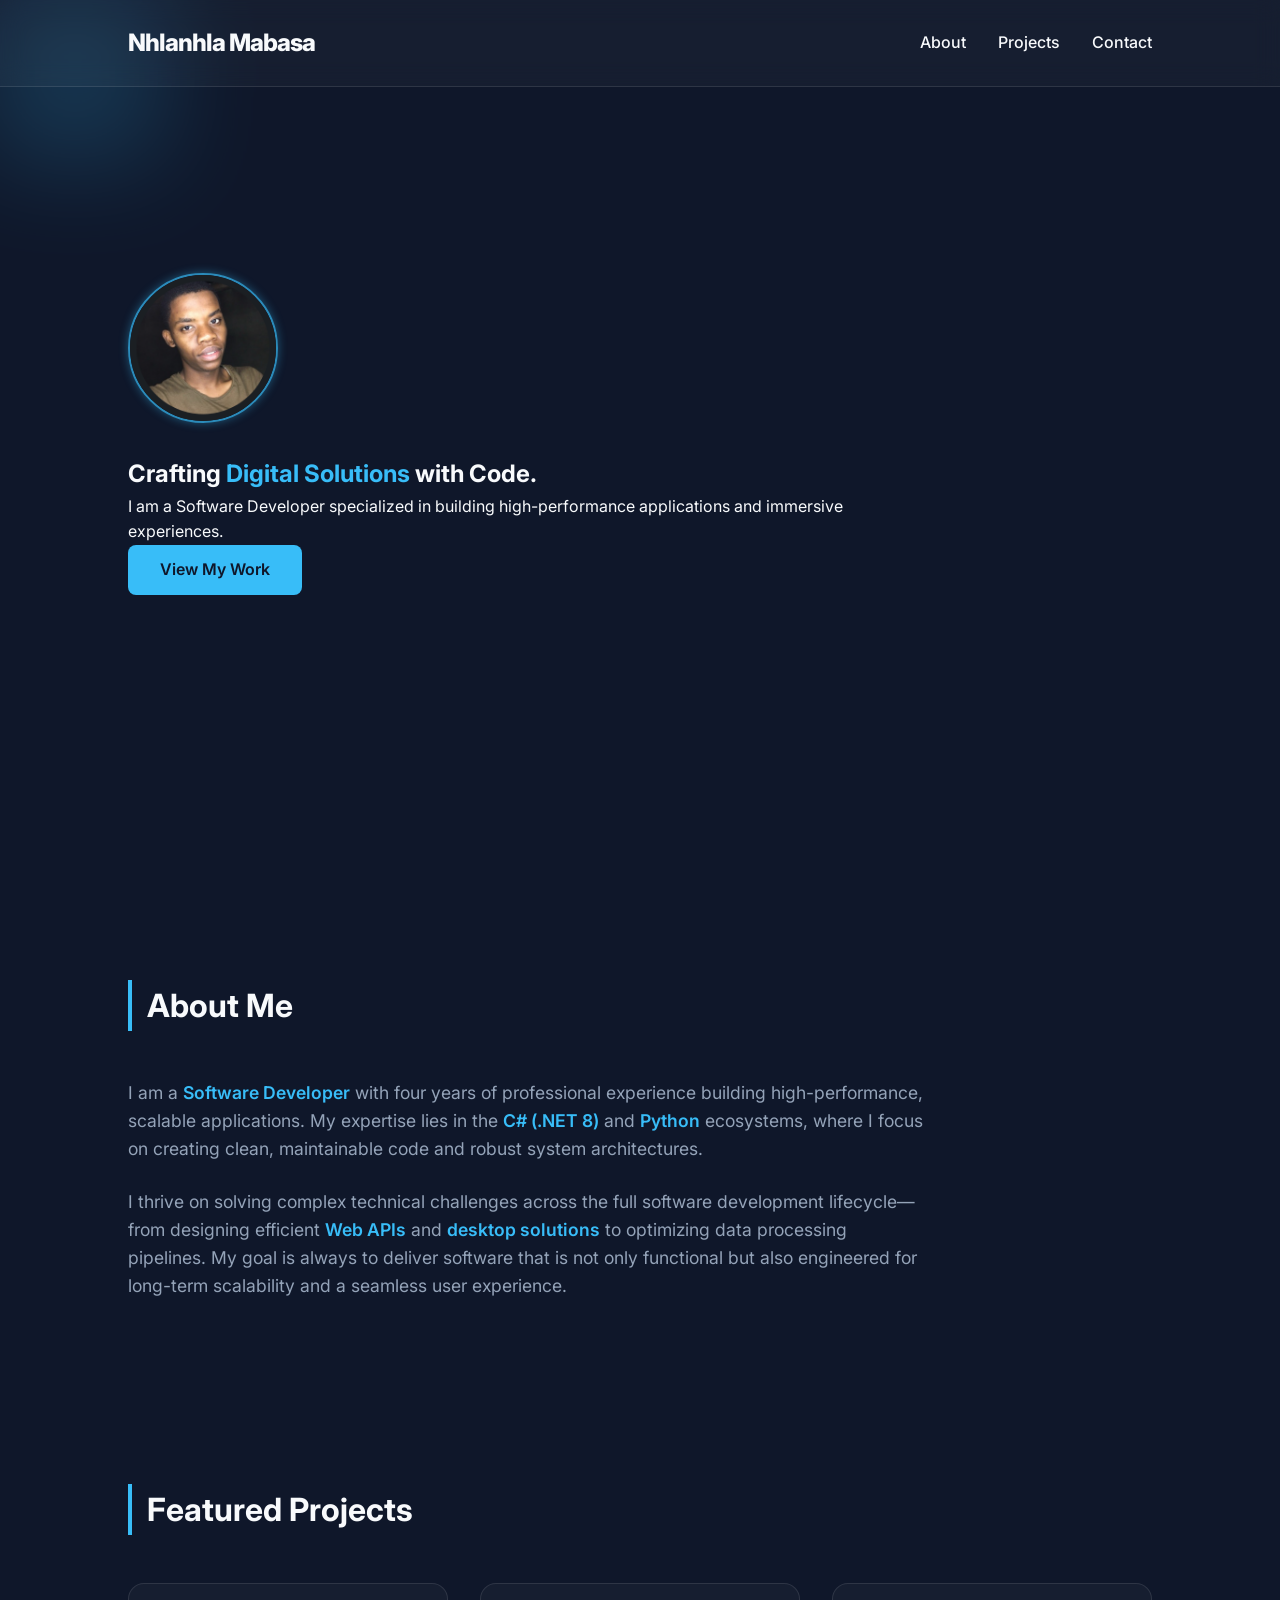
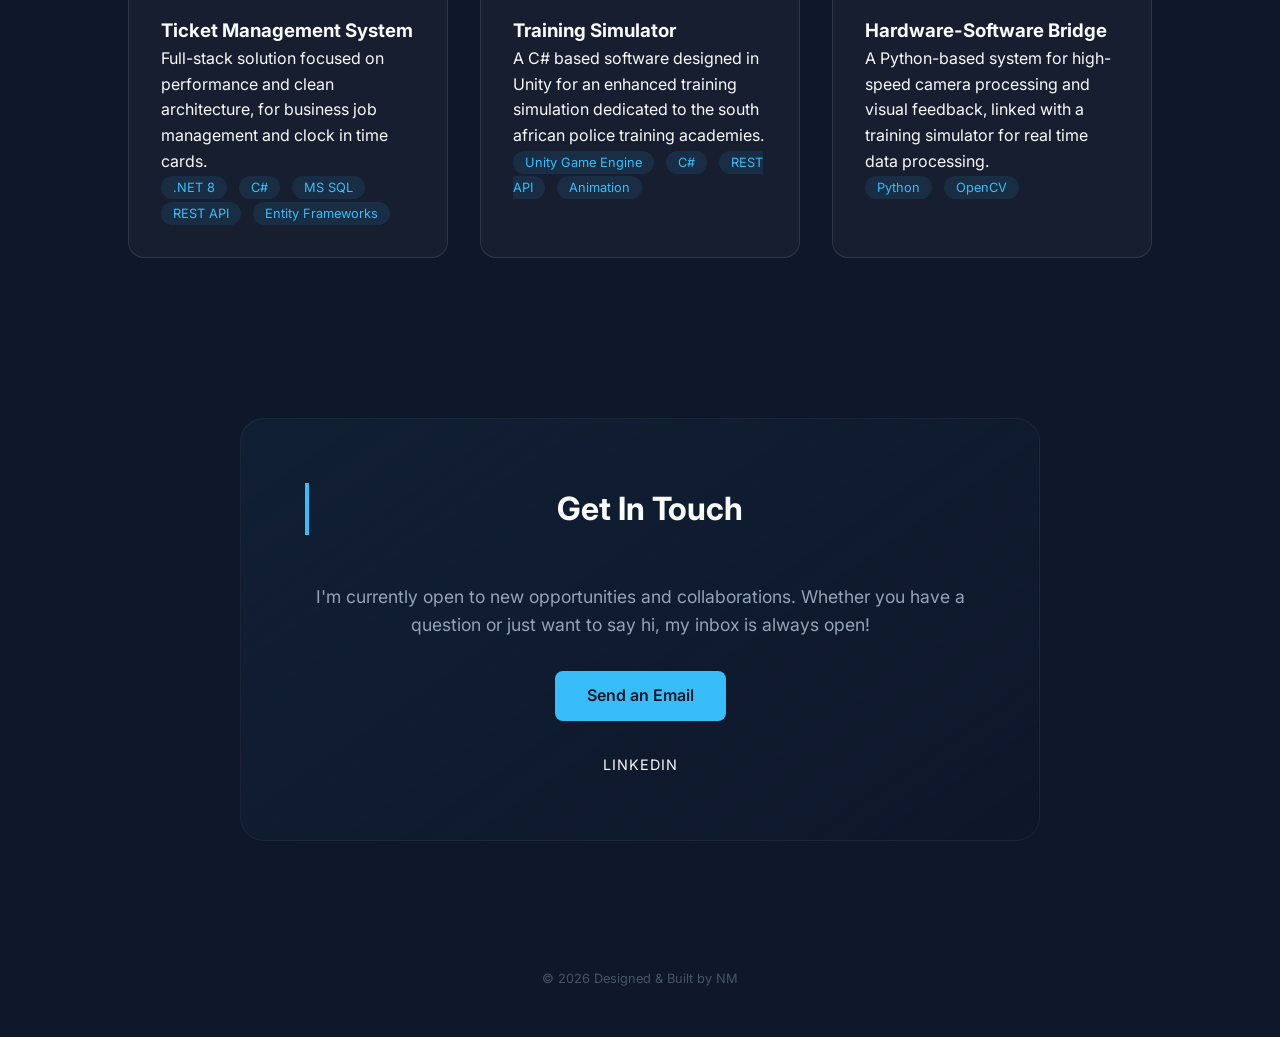
==== index.html @ 59f0a16b "commit" ====
<!DOCTYPE html>
<html lang="en">
<head>
    <meta charset="UTF-8">
    <meta name="viewport" content="width=device-width, initial-scale=1.0">
    <title>Software Developer | Portfolio</title>
    <!-- We will link our CSS here later -->
    <link rel="stylesheet" href="style.css">
    <!-- Google Fonts: Inter for a modern look -->
    <link href="https://fonts.googleapis.com/css2?family=Inter:wght@300;400;600;800&display=swap" rel="stylesheet">
</head>
<body>

    <!-- Navigation -->
    <nav class="navbar">
        <div class="logo">Nhlanhla Mabasa<span> </span></div>
        <ul class="nav-links">
            <li><a href="#about">About</a></li>
            <li><a href="#projects">Projects</a></li>
            <li><a href="#contact">Contact</a></li>
        </ul>
    </nav>

    <main>
        <!-- Hero Section -->
        <section id="hero" class="hero-section">
<div class="hero-content">
        <div class="profile-container">
            <img src="profile.png" alt="Nhlanhla Mabasa" class="profile-img">
        </div>

        <h1>Crafting <span class="highlight">Digital Solutions</span> with Code.</h1>
        <p>I am a Software Developer specialized in building high-performance applications and immersive experiences.</p>
        <a href="#projects" class="btn-primary">View My Work</a>
    </div>
            
        </section>

        <!-- About Section -->
<section id="about" class="container">
    <div class="about-grid">
        <div class="about-text">
            <h2 class="section-title">About Me</h2>
            <p>
                I am a <strong>Software Developer</strong> with four years of professional experience building high-performance, scalable applications. My expertise lies in the <strong>C# (.NET 8)</strong> and <strong>Python</strong> ecosystems, where I focus on creating clean, maintainable code and robust system architectures.
            </p>
            <p>
                I thrive on solving complex technical challenges across the full software development lifecycle—from designing efficient <strong>Web APIs</strong> and <strong>desktop solutions</strong> to optimizing data processing pipelines. My goal is always to deliver software that is not only functional but also engineered for long-term scalability and a seamless user experience.
            </p>
        </div>
    </div>
</section>

        <section id="projects" class="container">
    <h2 class="section-title">Featured Projects</h2>
    <div class="project-grid">
        <!-- Project 1 -->
        <div class="project-card">
            <div class="project-info">
                <h3>Ticket Management System</h3>
                <p>Full-stack solution focused on performance and clean architecture, for business job management and clock in 
                    time cards.</p>
                <div class="tags"><span>.NET 8</span> <span>C#</span> <span>MS SQL</span> <span>REST API</span> <span>Entity Frameworks</span></div>
            </div>
        </div>
        
        <!-- Project 2 -->
        <div class="project-card">
            <div class="project-info">
                <h3>Training Simulator</h3>
                <p>A C# based software designed in Unity for an enhanced training simulation dedicated to the south african
                    police training academies.</p>
                <div class="tags"><span>Unity Game Engine</span> <span>C#</span> <span>REST API</span> <span>Animation</span></div>
            </div>
        </div>

        <!-- Project 3 -->
        <div class="project-card">
            <div class="project-info">
                <h3>Hardware-Software Bridge</h3>
                <p>A Python-based system for high-speed camera processing and visual feedback, linked with a training simulator 
                    for real time data processing.</p>
                <div class="tags"><span>Python</span> <span>OpenCV</span></div>
            </div>
        </div>

    </div>
</section>
    </main>

    <!-- Contact Section -->
<section id="contact" class="container">
    <div class="contact-card">
        <h2 class="section-title">Get In Touch</h2>
        <p>I'm currently open to new opportunities and collaborations. Whether you have a question or just want to say hi, my inbox is always open!</p>
        
        <div class="contact-methods">
            <a href="mailto:mabasanhlanhla192@gmail.com" class="btn-primary">Send an Email</a>
            
            <div class="social-links">
                <!-- Replace '#' with your actual profile links -->
                <!-- <a href="https://github.com/NhlanhlaMa" target="_blank" class="social-icon">GitHub</a> -->
                <a href="https://www.linkedin.com/in/nhlanhla-mabasa-5b0116217/" target="_blank" class="social-icon">LinkedIn</a>
            </div>
        </div>
    </div>
</section>

<!-- Footer -->
<footer>
    <p>&copy; 2026 Designed & Built by NM</p>
</footer>

    <script src="script.js"></script>
</body>
</html>
---- style.css ----
/* Modern Reset */
* {
    margin: 0;
    padding: 0;
    box-sizing: border-box; /* Crucial for layout math */
    font-family: 'Inter', sans-serif;
}

:root {
    --bg-dark: #0f172a;      /* Deep Navy */
    --text-light: #f8fafc;
    --accent-blue: #38bdf8;  /* Electric Blue */
    --glass-bg: rgba(255, 255, 255, 0.03);
}

body {
    background-color: var(--bg-dark);
    color: var(--text-light);
    line-height: 1.6;
    overflow-x: hidden; /* Prevents awkward side-scrolling */
}

.highlight {
    color: var(--accent-blue);
}

.navbar {
    position: fixed;
    top: 0;
    width: 100%;
    display: flex;
    justify-content: space-between;
    align-items: center;
    padding: 1.5rem 10%;
    background: var(--glass-bg);
    backdrop-filter: blur(12px); /* The "Frosted Glass" effect */
    border-bottom: 1px solid rgba(255, 255, 255, 0.1);
    z-index: 1000;
}

.logo {
    font-size: 1.5rem;
    font-weight: 800;
    letter-spacing: -1px;
}

.nav-links {
    display: flex;
    list-style: none;
    gap: 2rem;
}

.nav-links a {
    text-decoration: none;
    color: var(--text-light);
    font-weight: 500;
    transition: 0.3s;
}

.nav-links a:hover {
    color: var(--accent-blue);
}

.container {
    padding: 80px 10%;
}

.section-title {
    margin-bottom: 3rem;
    font-size: 2rem;
    border-left: 4px solid var(--accent-blue);
    padding-left: 15px;
}

.project-grid {
    display: grid;
    grid-template-columns: repeat(auto-fit, minmax(300px, 1fr));
    gap: 2rem;
}

.project-card {
    background: var(--glass-bg);
    border: 1px solid rgba(255, 255, 255, 0.1);
    border-radius: 16px;
    padding: 2rem;
    transition: transform 0.3s ease, border-color 0.3s ease;
}

.project-card:hover {
    transform: translateY(-10px);
    border-color: var(--accent-blue);
}

.tags span {
    font-size: 0.8rem;
    background: rgba(56, 189, 248, 0.1);
    color: var(--accent-blue);
    padding: 4px 12px;
    border-radius: 20px;
    margin-right: 8px;
}

.contact-card {
    background: linear-gradient(145deg, rgba(56, 189, 248, 0.05) 0%, rgba(15, 23, 42, 1) 100%);
    border: 1px solid rgba(255, 255, 255, 0.05);
    padding: 4rem;
    border-radius: 24px;
    text-align: center;
    max-width: 800px;
    margin: 0 auto;
}

.contact-card p {
    margin-bottom: 2rem;
    font-size: 1.1rem;
    color: #94a3b8; /* Muted slate color */
}

.btn-primary {
    display: inline-block;
    background: var(--accent-blue);
    color: var(--bg-dark);
    padding: 12px 32px;
    border-radius: 8px;
    text-decoration: none;
    font-weight: 600;
    transition: 0.3s;
    margin-bottom: 2rem;
}

.btn-primary:hover {
    transform: translateY(-3px);
    box-shadow: 0 10px 20px rgba(56, 189, 248, 0.3);
}

.social-links {
    display: flex;
    justify-content: center;
    gap: 1.5rem;
}

.social-icon {
    color: var(--text-light);
    text-decoration: none;
    font-size: 0.9rem;
    letter-spacing: 1px;
    text-transform: uppercase;
    transition: 0.3s;
}

.social-icon:hover {
    color: var(--accent-blue);
}

footer {
    text-align: center;
    padding: 3rem;
    font-size: 0.8rem;
    color: #475569;
}

.about-text p {
    margin-bottom: 1.5rem;
    font-size: 1.1rem;
    color: #94a3b8; /* Slate gray for better readability */
    max-width: 800px;
}

.about-text strong {
    color: var(--accent-blue);
    font-weight: 600;
}



.profile-img {
    width: 150px;
    height: 150px;
    object-fit: cover;
    border-radius: 50%;
    /* border: Lowered opacity to 0.4 so it feels less "neon" */
    border: 2px solid rgba(56, 189, 248, 0.7); 
    /* box-shadow: Reduced blur from 20px to 10px and opacity to 0.1 */
    box-shadow: 0 0 10px rgba(56, 189, 248, 0.4); 
    transition: transform 0.3s ease, border-color 0.3s ease;
}

/* Let's keep the hover effect slightly brighter so it feels interactive */
.profile-img:hover {
    /*transform: scale(1.05);*/
    border-color: var(--accent-blue);
}

/* This is the background glow - reducing opacity here too */
.profile-container::before {
    content: '';
    position: absolute;
    width: 180px;
    height: 180px;
    background: var(--accent-blue);
    filter: blur(50px);
    opacity: 0.18; /* Very subtle glow behind the image */
    z-index: -1;
    top: -15px;
    left: -15px;
}

.hero-section {
    height: 100vh;
    display: flex;
    align-items: center; /* Keeps it vertically centered, or use flex-start to move it higher */
    justify-content: flex-start; /* Forces content to the left of the screen */
    padding: 0 10%; /* Matches your navbar padding */
}

.hero-content {
    text-align: left; 
    max-width: 800px;
    display: flex;
    flex-direction: column;
    align-items: flex-start; /* Aligns the image, text, and button to the left */
}

.profile-container {
    display: flex;
    justify-content: flex-start;
    margin-bottom: 2rem;
    width: 100%;
}
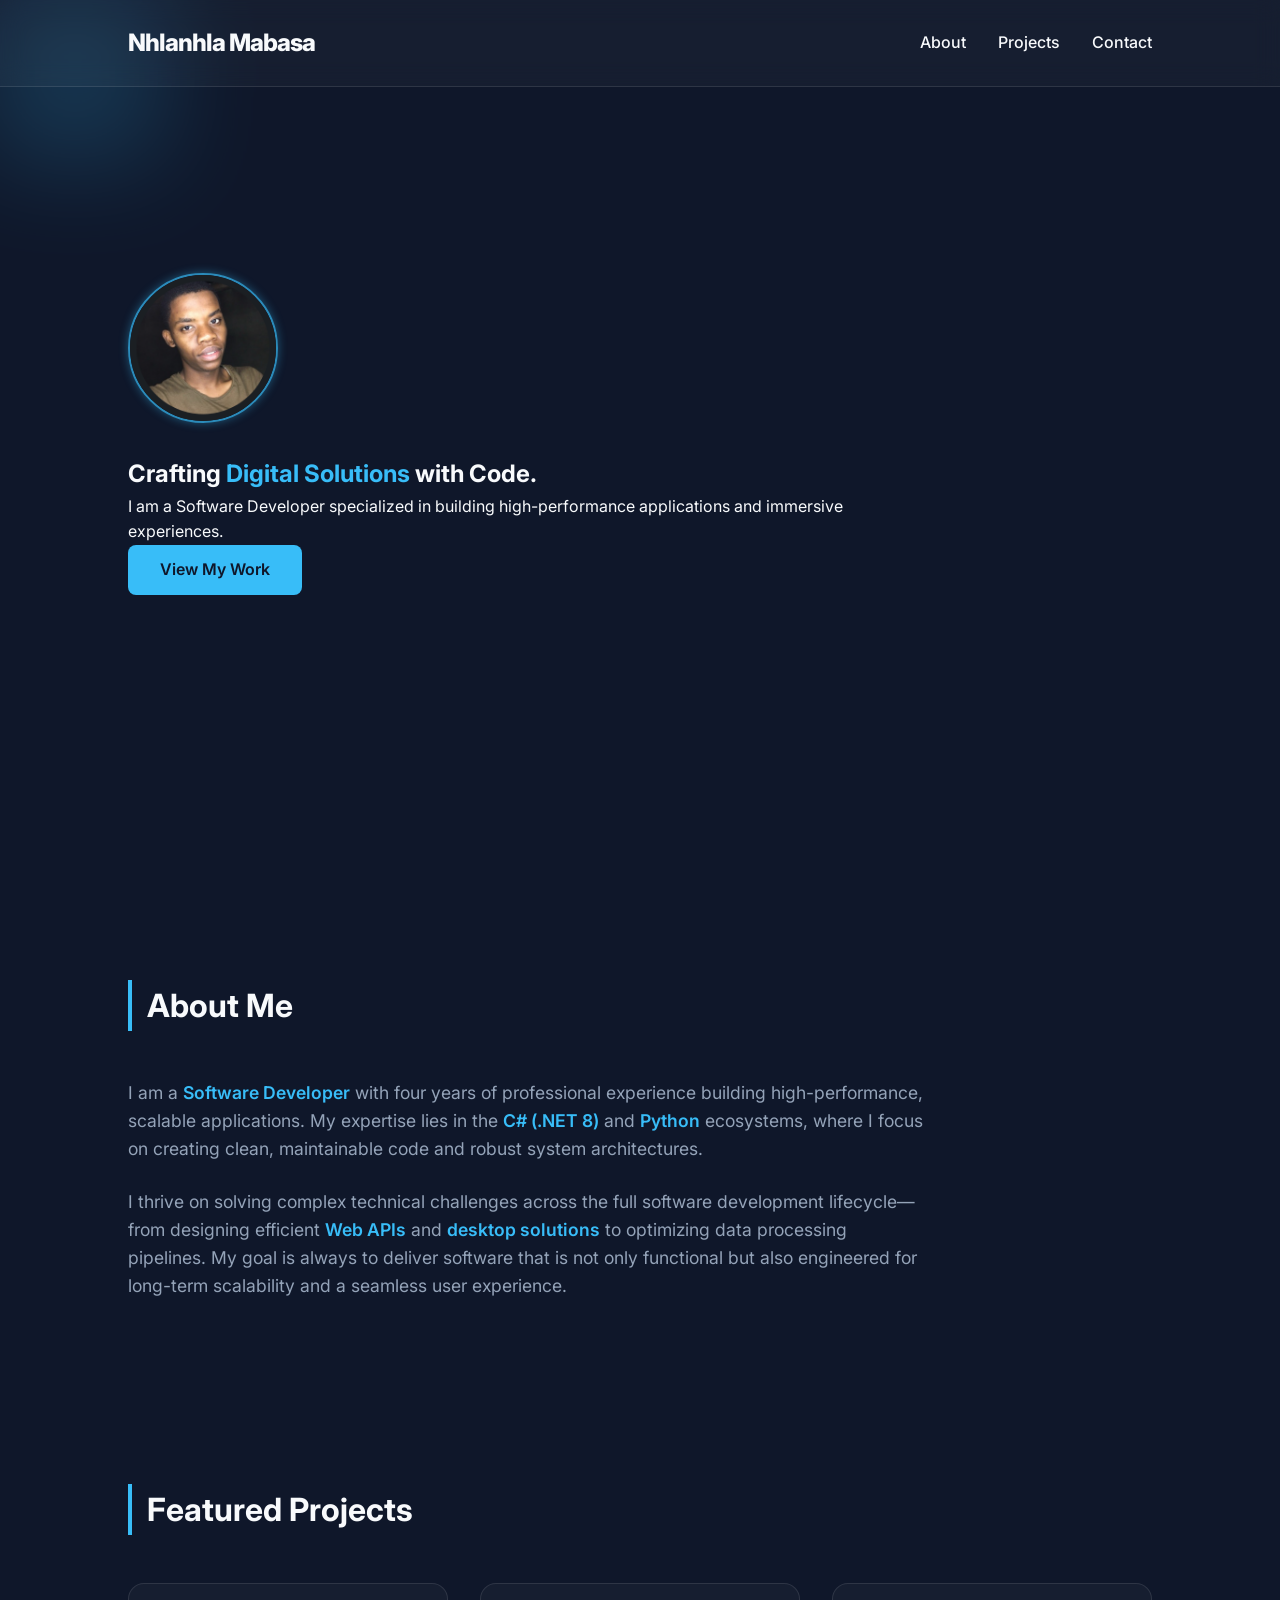
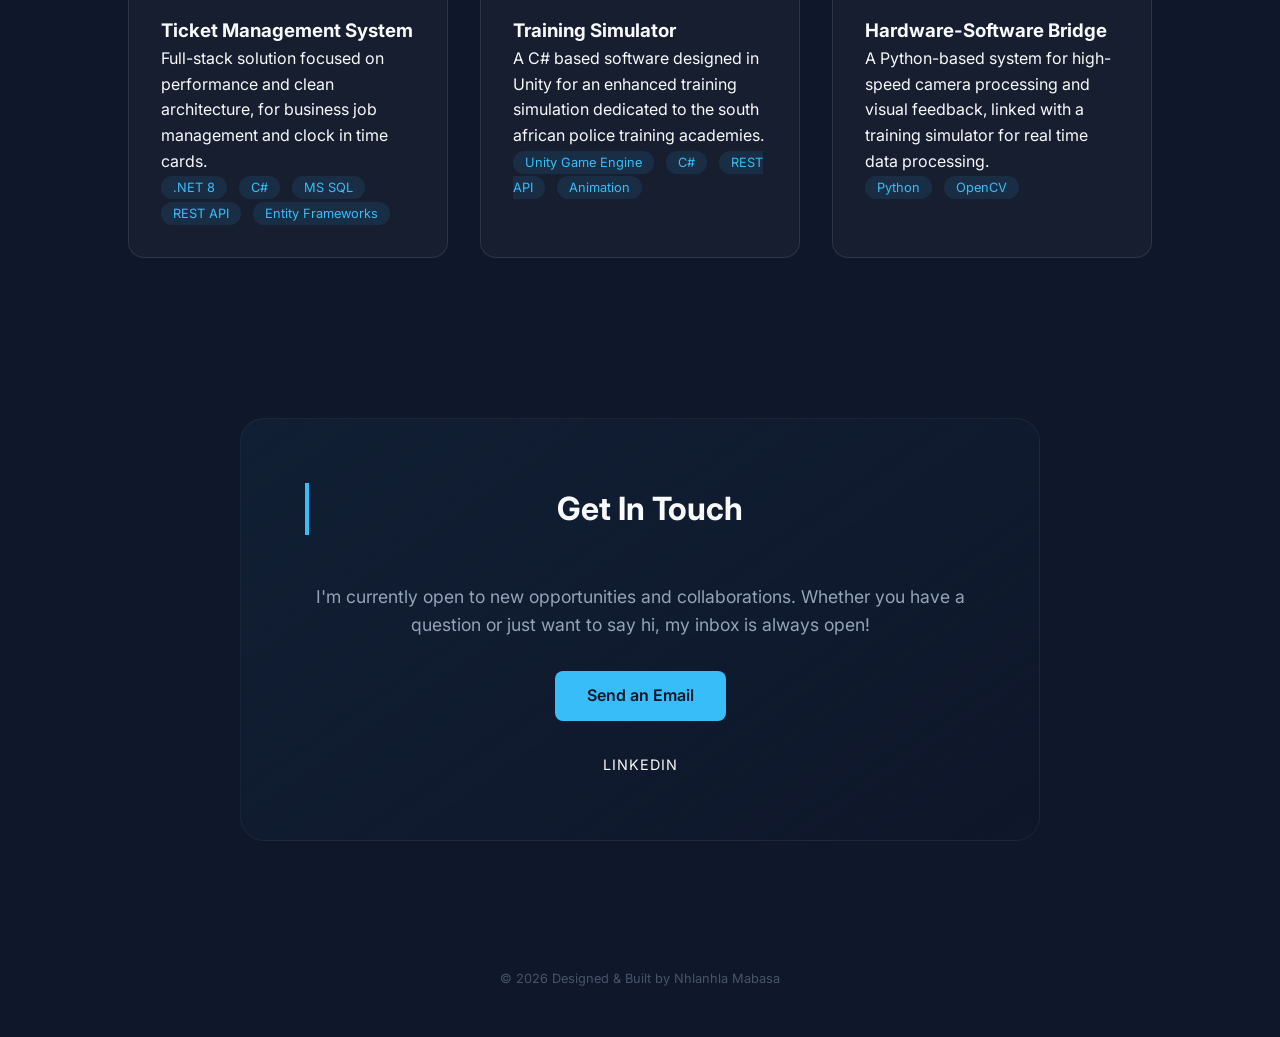
==== commit 2f745fad: "commit" ====
--- a/index.html
+++ b/index.html
@@ -108,7 +108,7 @@
 
 <!-- Footer -->
 <footer>
-    <p>&copy; 2026 Designed & Built by NM</p>
+    <p>&copy; 2026 Designed & Built by Nhlanhla Mabasa</p>
 </footer>
 
     <script src="script.js"></script>
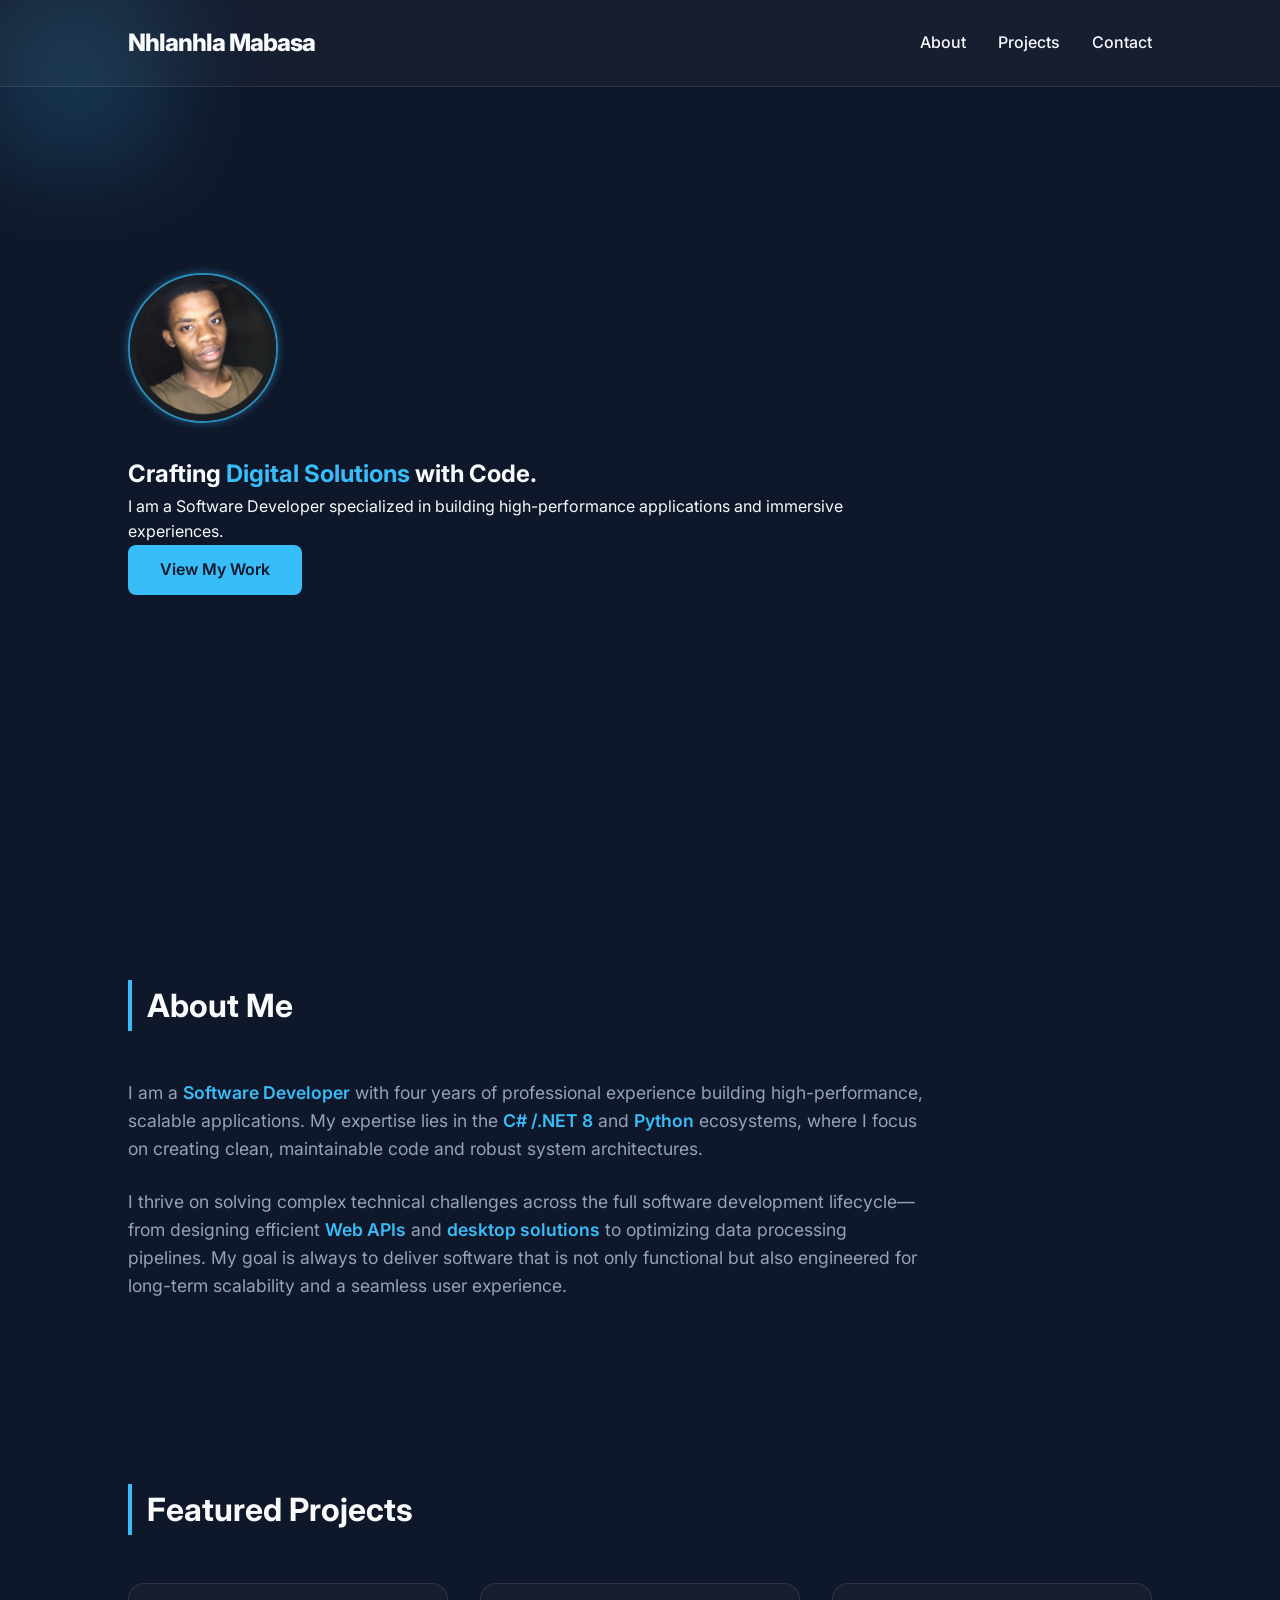
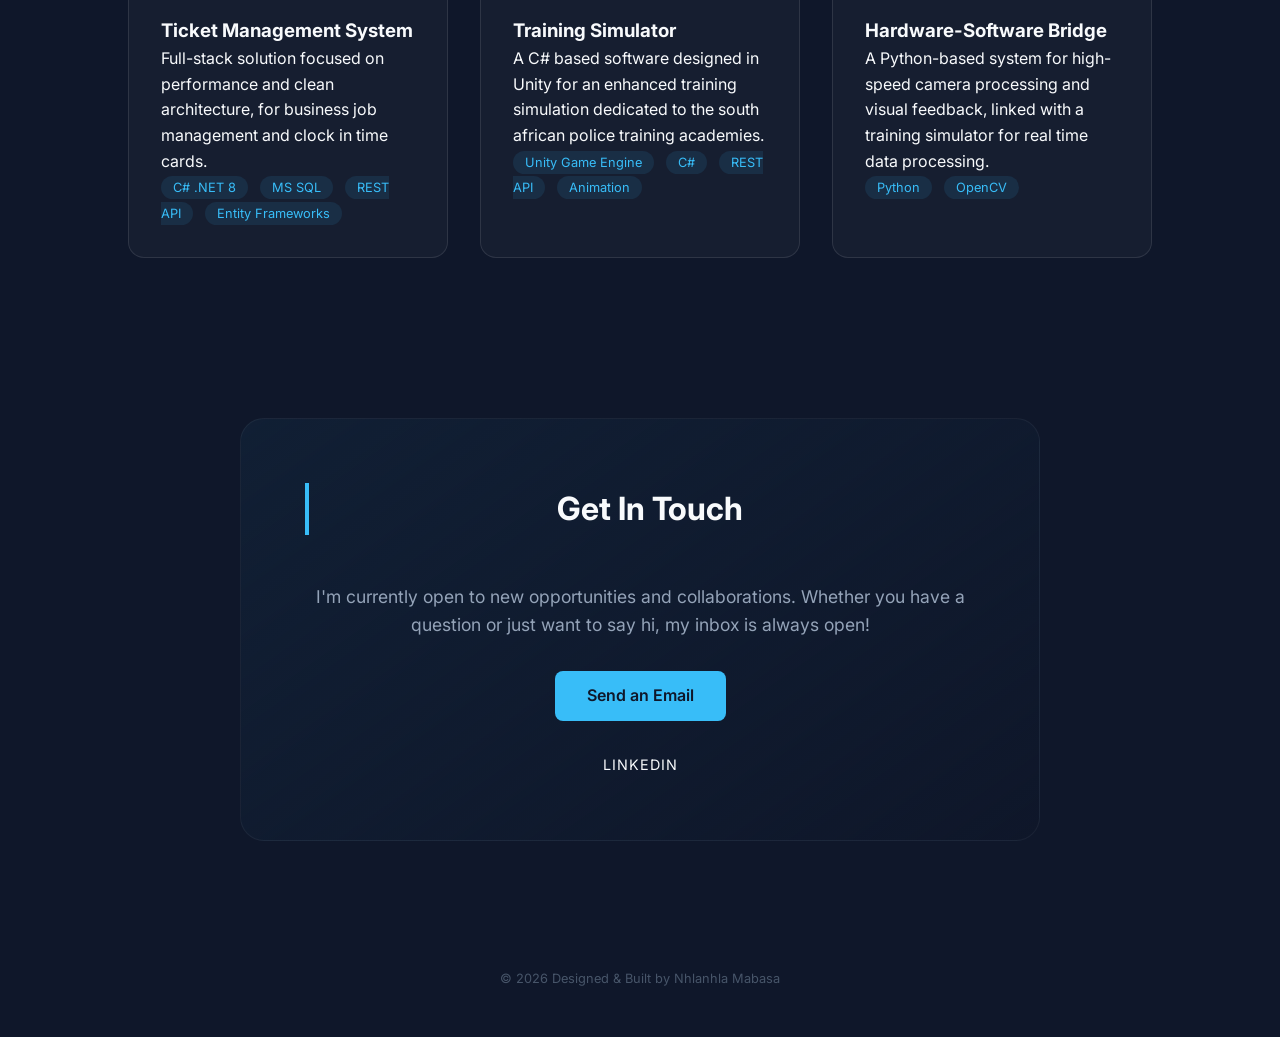
==== commit 3731ae5b: "commit" ====
--- a/index.html
+++ b/index.html
@@ -42,7 +42,7 @@
         <div class="about-text">
             <h2 class="section-title">About Me</h2>
             <p>
-                I am a <strong>Software Developer</strong> with four years of professional experience building high-performance, scalable applications. My expertise lies in the <strong>C# (.NET 8)</strong> and <strong>Python</strong> ecosystems, where I focus on creating clean, maintainable code and robust system architectures.
+                I am a <strong>Software Developer</strong> with four years of professional experience building high-performance, scalable applications. My expertise lies in the <strong>C# /.NET 8</strong> and <strong>Python</strong> ecosystems, where I focus on creating clean, maintainable code and robust system architectures.
             </p>
             <p>
                 I thrive on solving complex technical challenges across the full software development lifecycle—from designing efficient <strong>Web APIs</strong> and <strong>desktop solutions</strong> to optimizing data processing pipelines. My goal is always to deliver software that is not only functional but also engineered for long-term scalability and a seamless user experience.
@@ -60,7 +60,7 @@
                 <h3>Ticket Management System</h3>
                 <p>Full-stack solution focused on performance and clean architecture, for business job management and clock in 
                     time cards.</p>
-                <div class="tags"><span>.NET 8</span> <span>C#</span> <span>MS SQL</span> <span>REST API</span> <span>Entity Frameworks</span></div>
+                <div class="tags"><span>C# .NET 8</span> <span>MS SQL</span> <span>REST API</span> <span>Entity Frameworks</span></div>
             </div>
         </div>
         
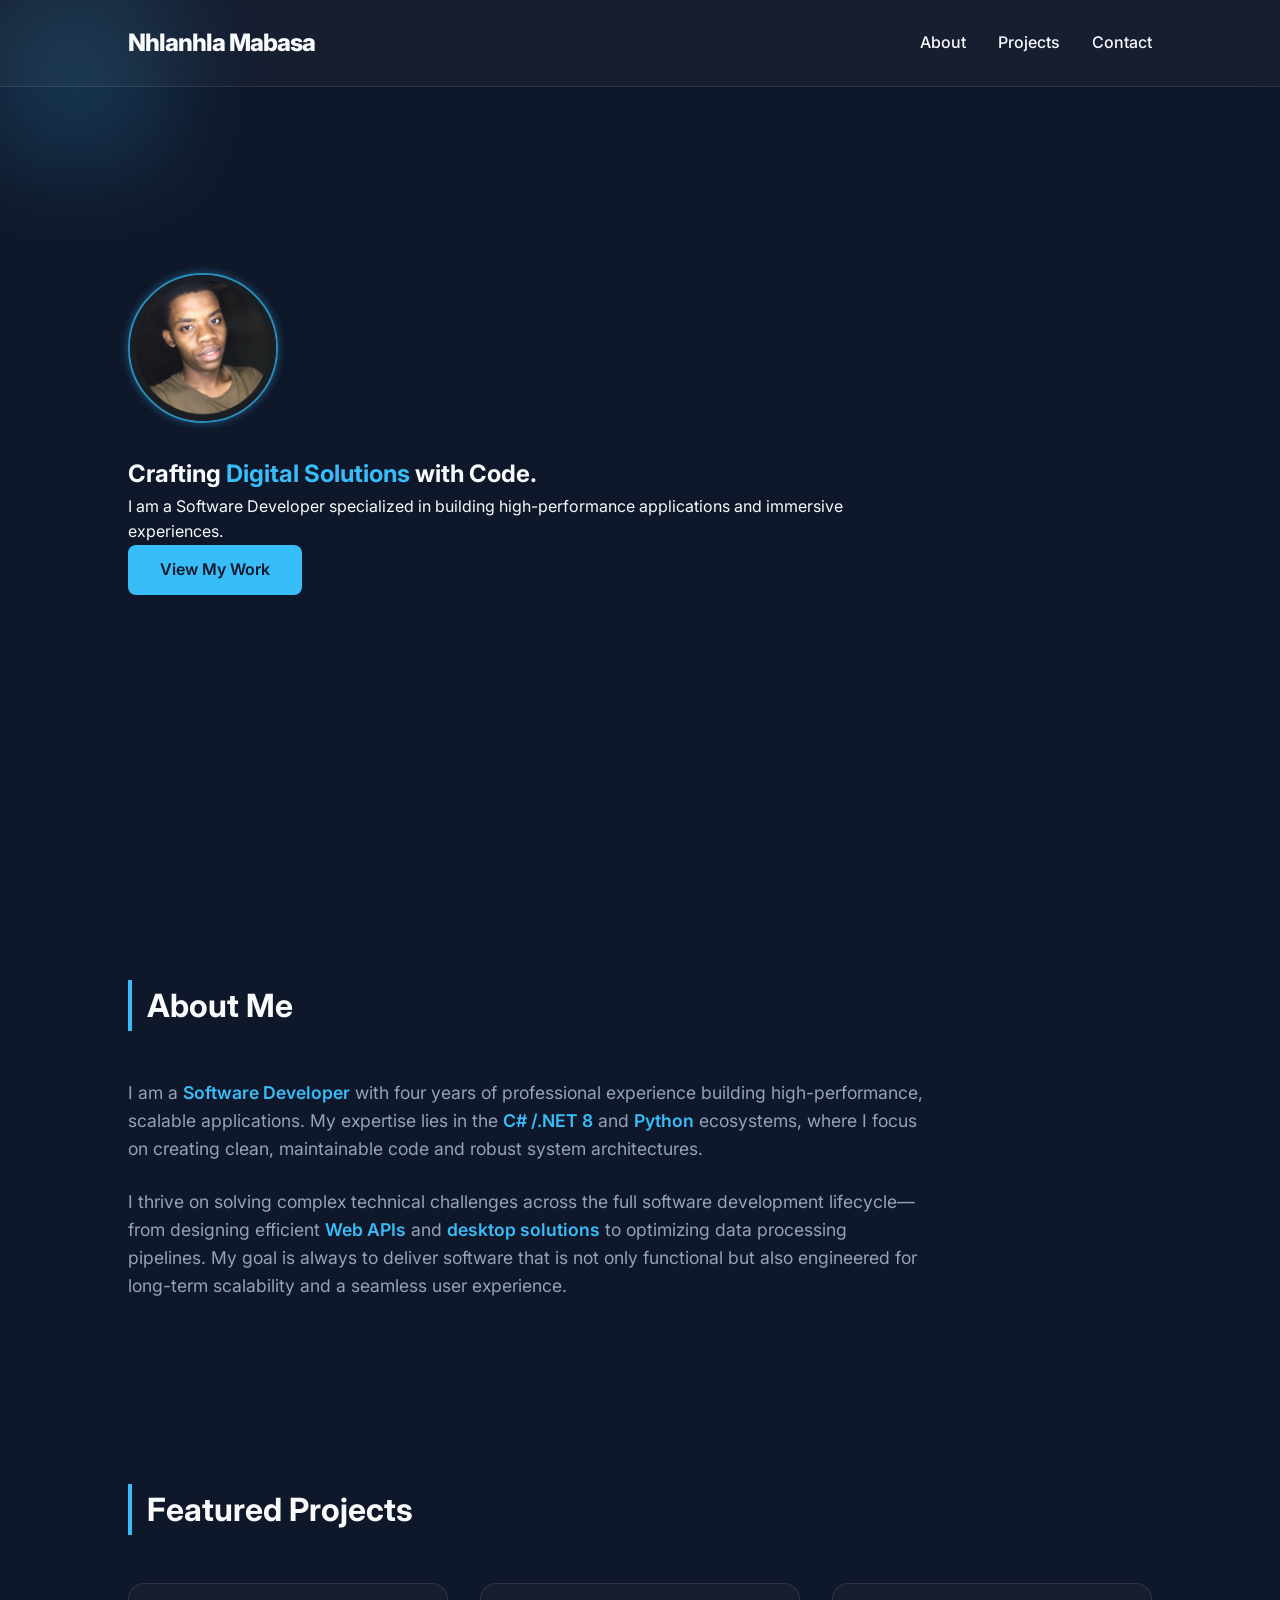
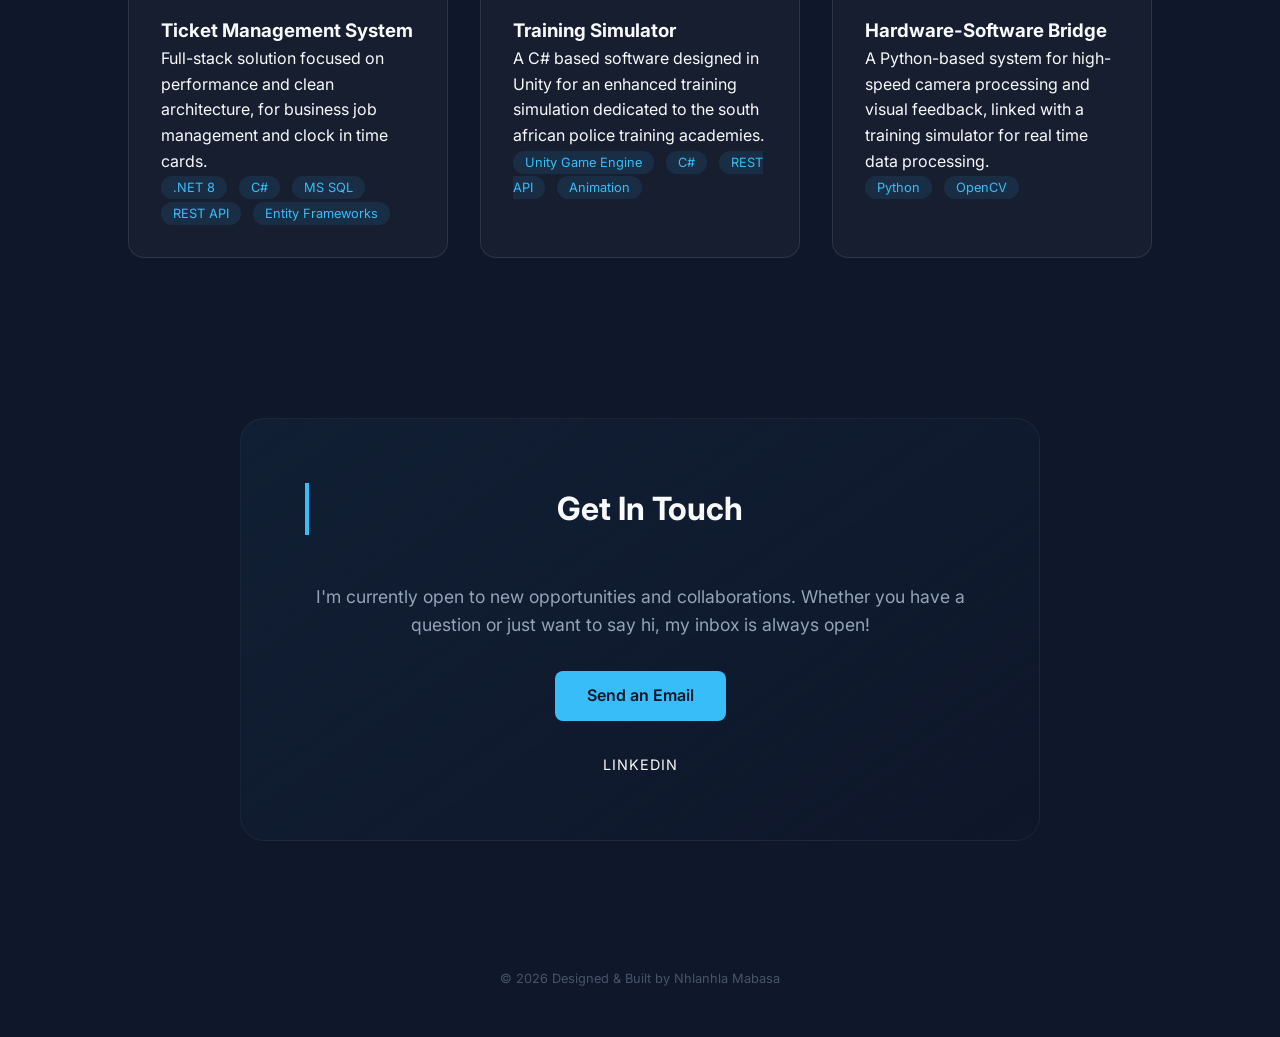
==== commit eac73557: "commit" ====
--- a/index.html
+++ b/index.html
@@ -60,7 +60,7 @@
                 <h3>Ticket Management System</h3>
                 <p>Full-stack solution focused on performance and clean architecture, for business job management and clock in 
                     time cards.</p>
-                <div class="tags"><span>C# .NET 8</span> <span>MS SQL</span> <span>REST API</span> <span>Entity Frameworks</span></div>
+                <div class="tags"><span>.NET 8</span> <span>C#</span> <span>MS SQL</span> <span>REST API</span> <span>Entity Frameworks</span></div>
             </div>
         </div>
         
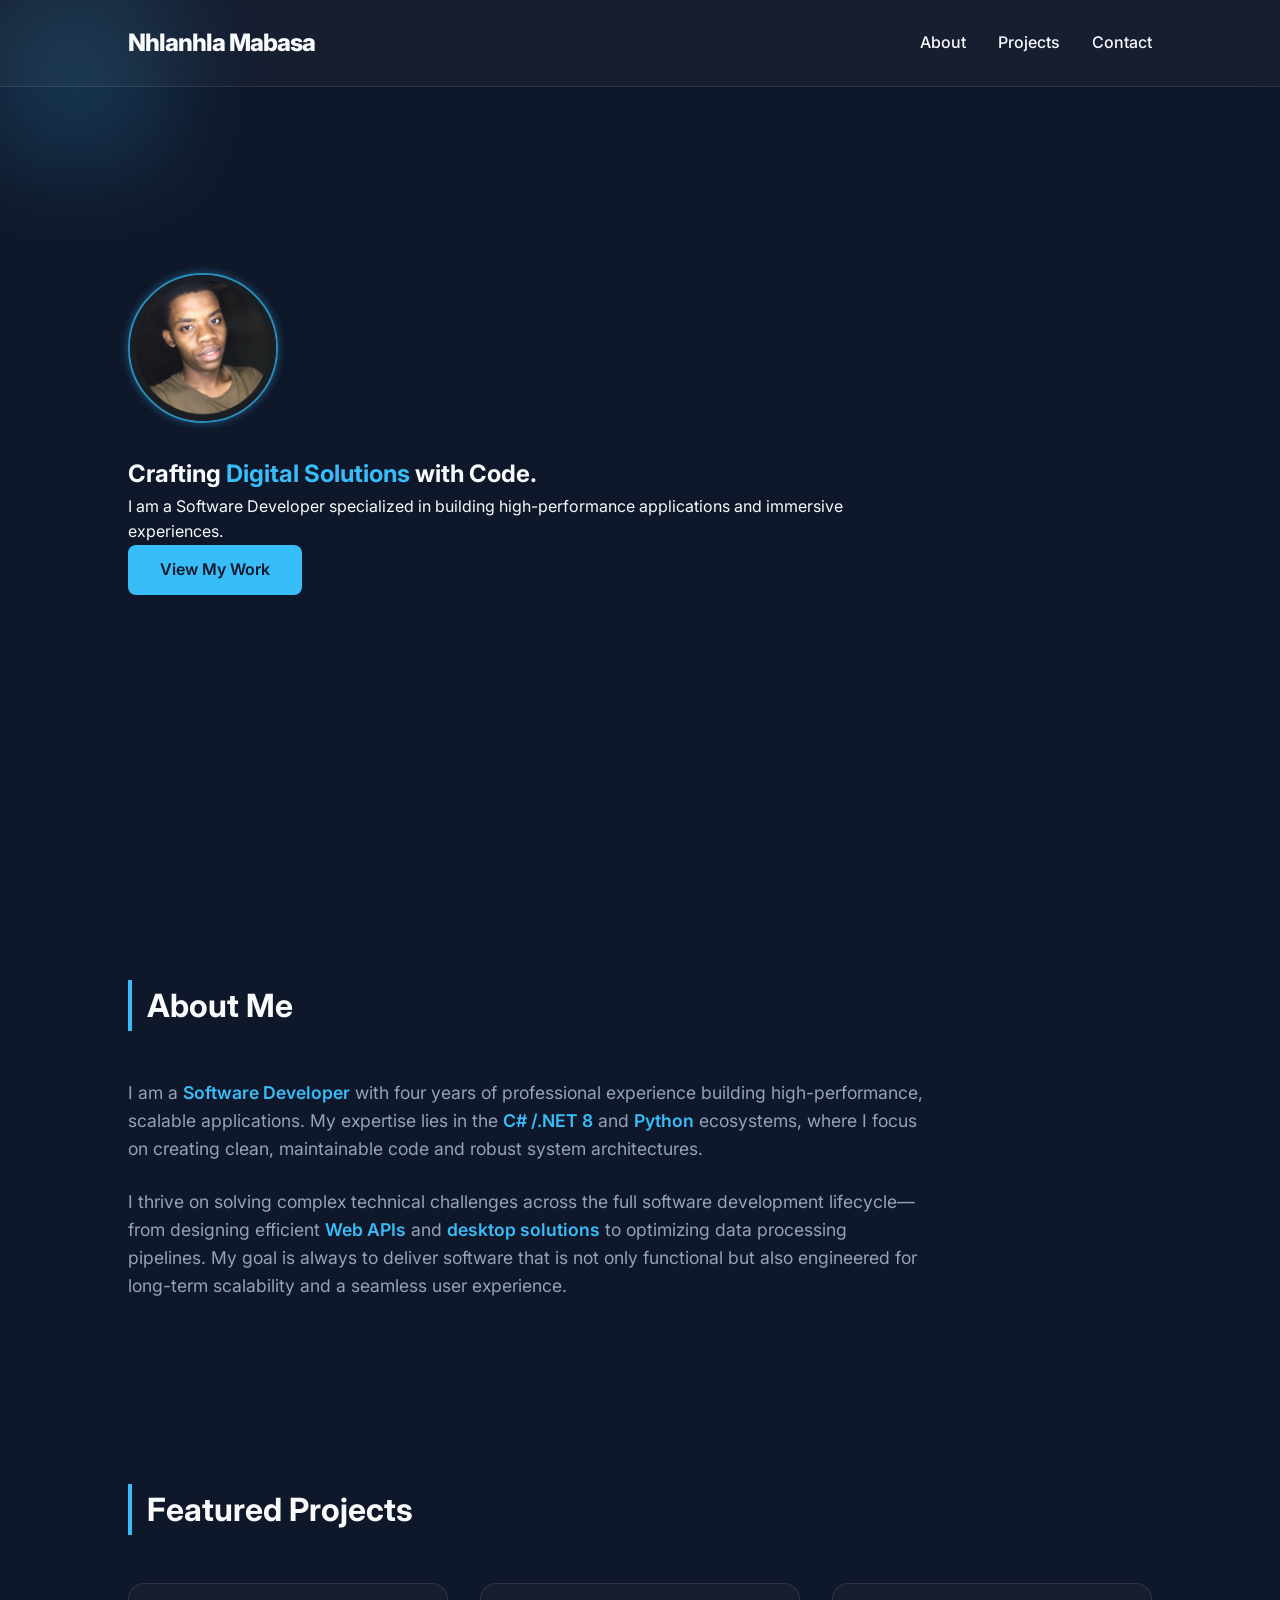
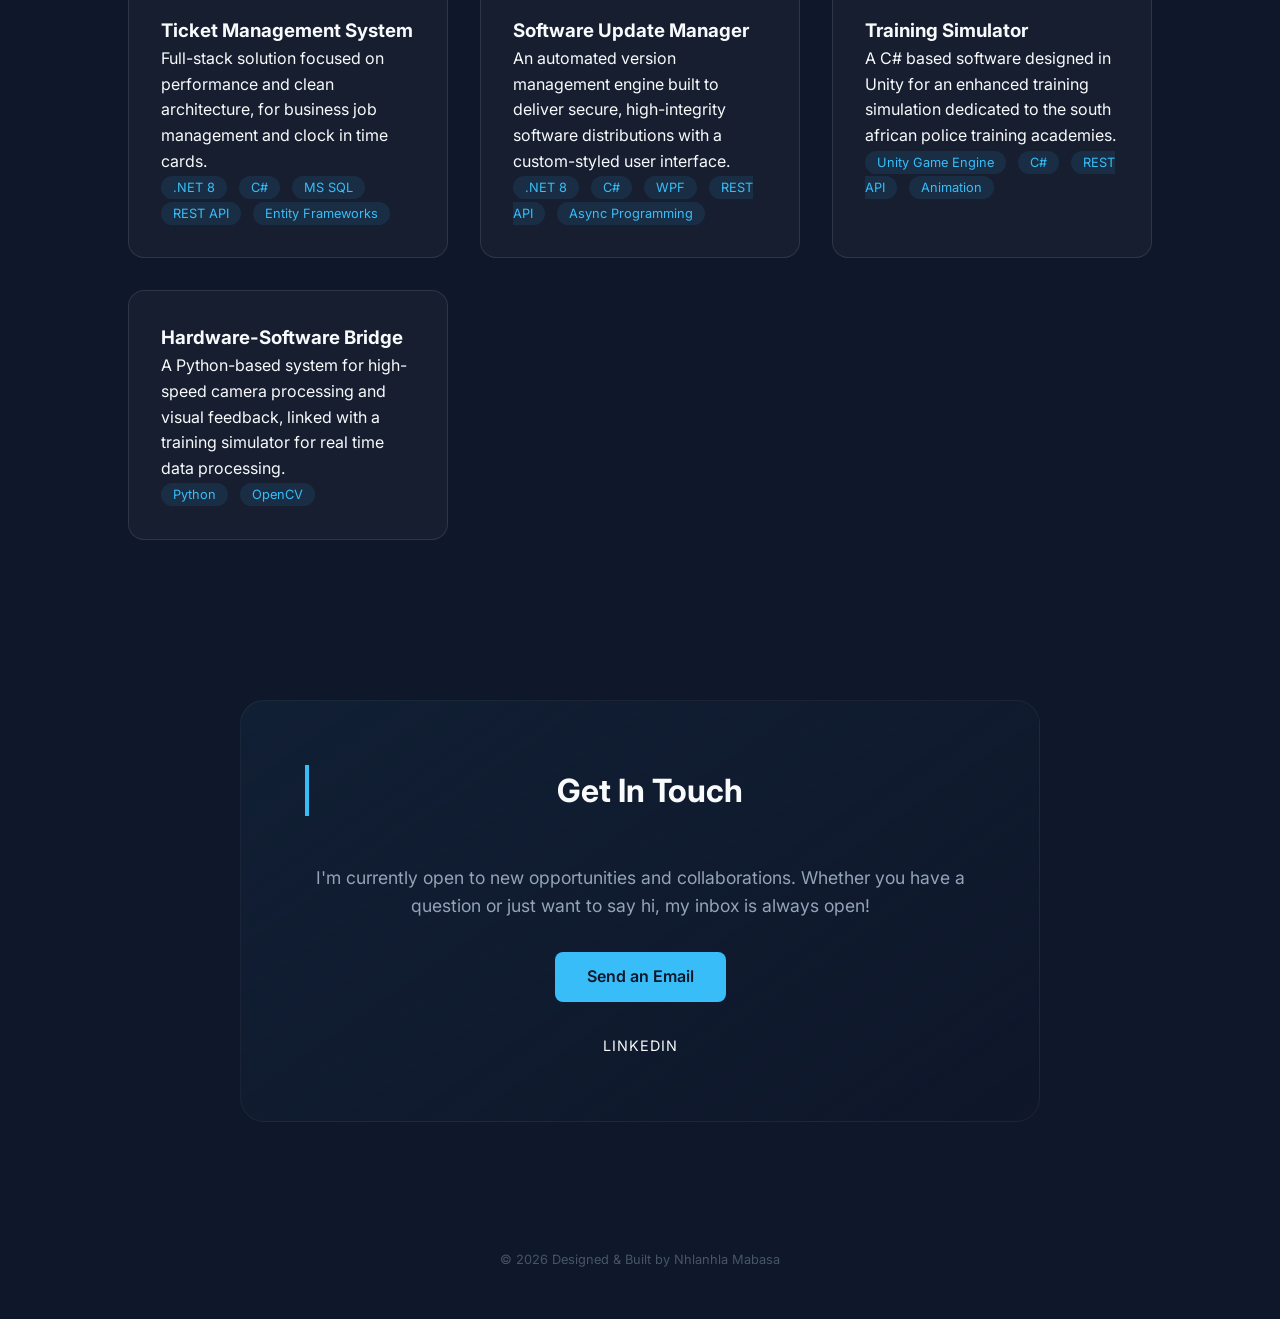
==== commit 2242134c: "commit" ====
--- a/index.html
+++ b/index.html
@@ -60,17 +60,45 @@
                 <h3>Ticket Management System</h3>
                 <p>Full-stack solution focused on performance and clean architecture, for business job management and clock in 
                     time cards.</p>
-                <div class="tags"><span>.NET 8</span> <span>C#</span> <span>MS SQL</span> <span>REST API</span> <span>Entity Frameworks</span></div>
+                <div class="tags">
+                    <span>.NET 8</span> 
+                    <span>C#</span>
+                    <span>MS SQL</span>
+                    <span>REST API</span>
+                    <span>Entity Frameworks</span>
+                </div>
             </div>
         </div>
         
         <!-- Project 2 -->
         <div class="project-card">
             <div class="project-info">
+                <h3>Software Update Manager</h3>
+                <p>
+                    An automated version management engine built to deliver secure, 
+                    high-integrity software distributions with a custom-styled user interface.
+                </p>
+                <div class="tags">
+                    <span>.NET 8</span> 
+                    <span>C#</span> 
+                    <span>WPF</span> 
+                    <span>REST API</span> 
+                    <span>Async Programming</span>
+                </div>
+            </div>
+        </div>
+
+        <!-- Project 2 -->
+        <div class="project-card">
+            <div class="project-info">
                 <h3>Training Simulator</h3>
                 <p>A C# based software designed in Unity for an enhanced training simulation dedicated to the south african
                     police training academies.</p>
-                <div class="tags"><span>Unity Game Engine</span> <span>C#</span> <span>REST API</span> <span>Animation</span></div>
+                <div class="tags">
+                    <span>Unity Game Engine</span> 
+                    <span>C#</span> <span>REST API</span> 
+                    <span>Animation</span>
+                </div>
             </div>
         </div>
 
@@ -80,7 +108,10 @@
                 <h3>Hardware-Software Bridge</h3>
                 <p>A Python-based system for high-speed camera processing and visual feedback, linked with a training simulator 
                     for real time data processing.</p>
-                <div class="tags"><span>Python</span> <span>OpenCV</span></div>
+                <div class="tags">
+                    <span>Python</span> 
+                    <span>OpenCV</span>
+                </div>
             </div>
         </div>
 
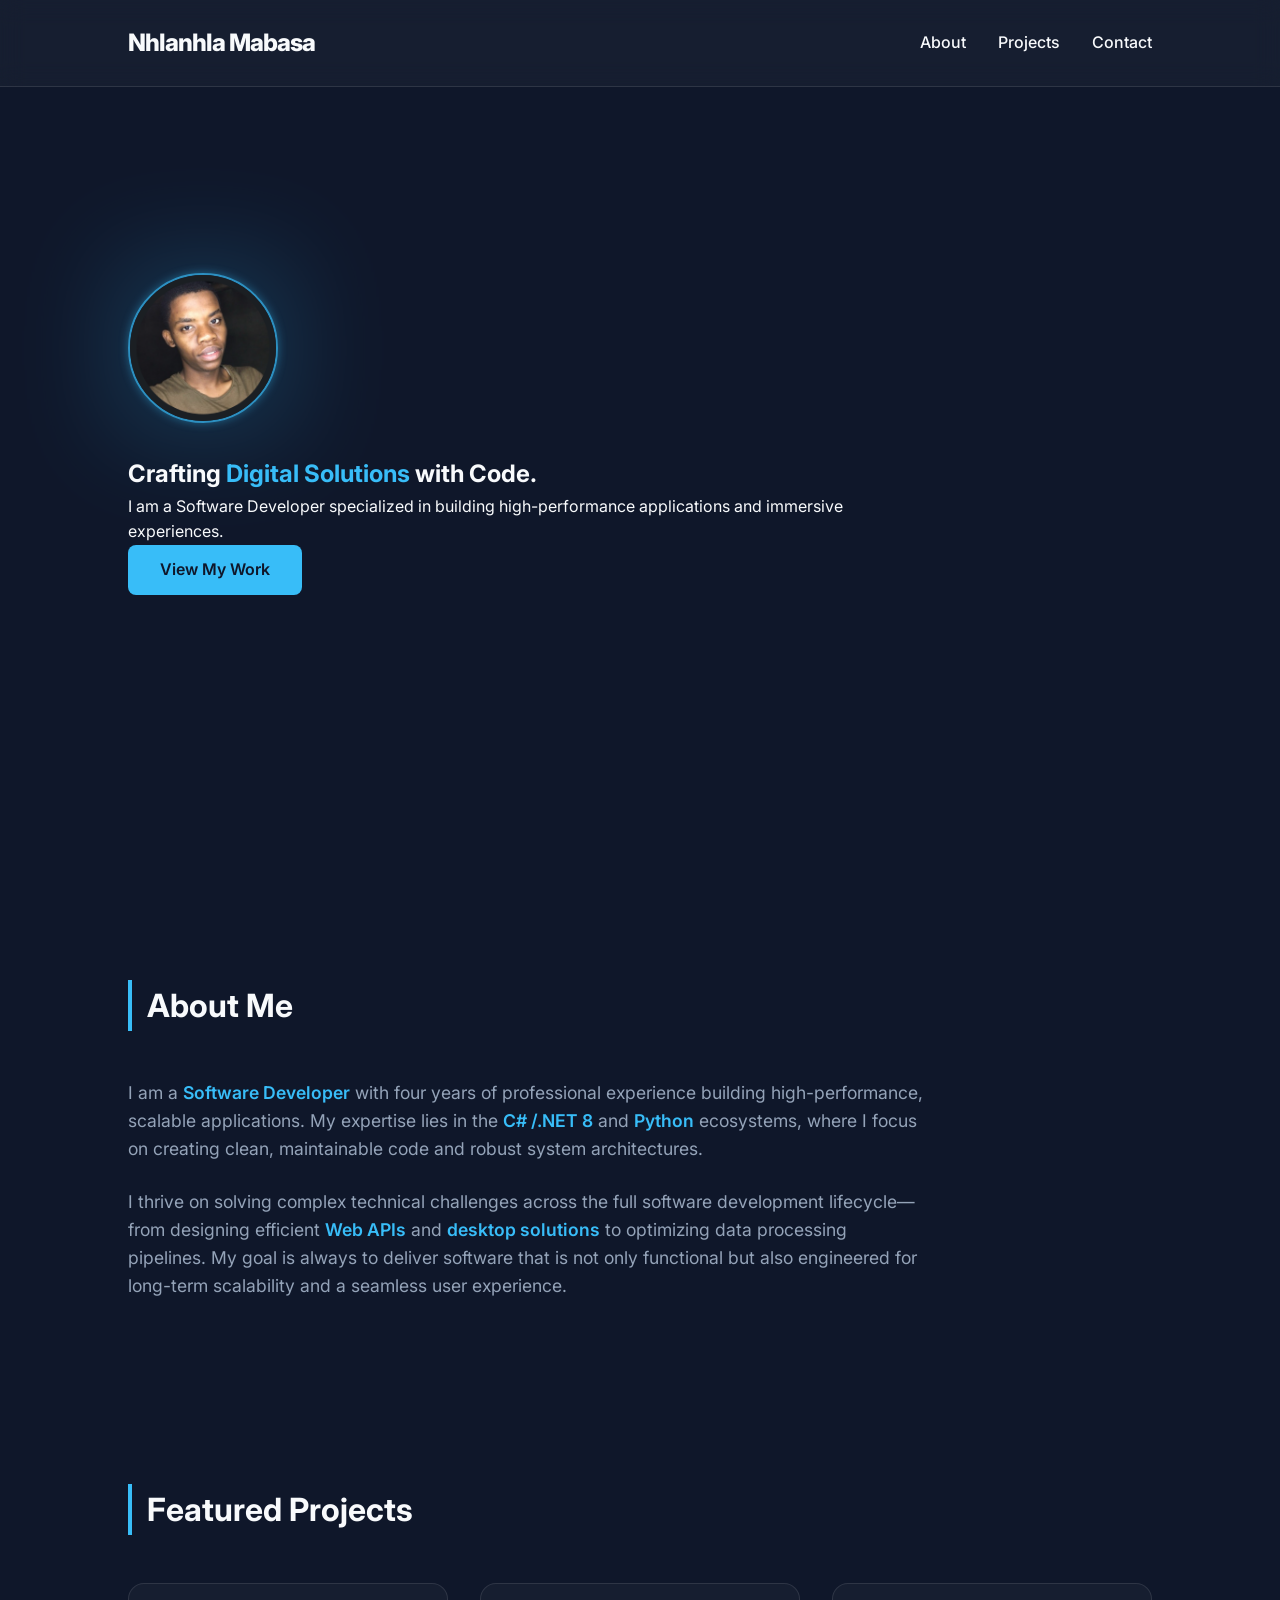
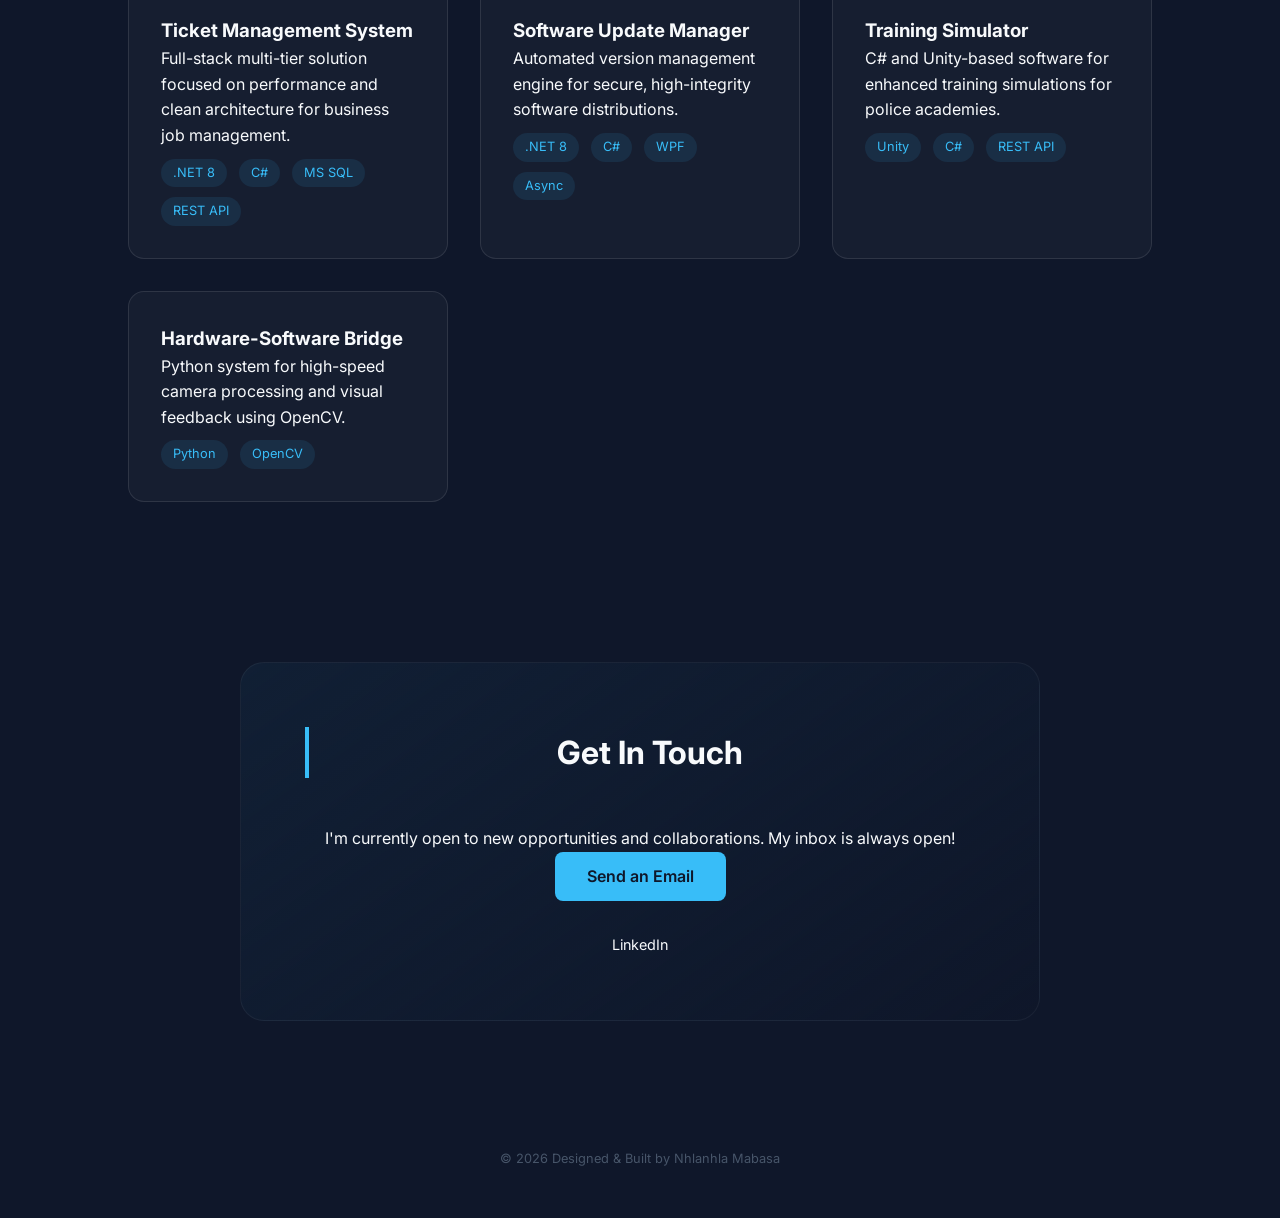
==== commit e388c3b5: "commit" ====
--- a/index.html
+++ b/index.html
@@ -4,9 +4,8 @@
     <meta charset="UTF-8">
     <meta name="viewport" content="width=device-width, initial-scale=1.0">
     <title>Software Developer | Portfolio</title>
-    <!-- We will link our CSS here later -->
     <link rel="stylesheet" href="style.css">
-    <!-- Google Fonts: Inter for a modern look -->
+    <!-- Google Fonts: Inter -->
     <link href="https://fonts.googleapis.com/css2?family=Inter:wght@300;400;600;800&display=swap" rel="stylesheet">
 </head>
 <body>
@@ -24,124 +23,114 @@
     <main>
         <!-- Hero Section -->
         <section id="hero" class="hero-section">
-<div class="hero-content">
-        <div class="profile-container">
-            <img src="profile.png" alt="Nhlanhla Mabasa" class="profile-img">
-        </div>
-
-        <h1>Crafting <span class="highlight">Digital Solutions</span> with Code.</h1>
-        <p>I am a Software Developer specialized in building high-performance applications and immersive experiences.</p>
-        <a href="#projects" class="btn-primary">View My Work</a>
-    </div>
-            
+            <div class="hero-content">
+                <div class="profile-container">
+                    <img src="profile.png" alt="Nhlanhla Mabasa" class="profile-img">
+                </div>
+                <h1>Crafting <span class="highlight">Digital Solutions</span> with Code.</h1>
+                <p>I am a Software Developer specialized in building high-performance applications and immersive experiences.</p>
+                <a href="#projects" class="btn-primary">View My Work</a>
+            </div>
         </section>
 
         <!-- About Section -->
-<section id="about" class="container">
-    <div class="about-grid">
-        <div class="about-text">
-            <h2 class="section-title">About Me</h2>
-            <p>
-                I am a <strong>Software Developer</strong> with four years of professional experience building high-performance, scalable applications. My expertise lies in the <strong>C# /.NET 8</strong> and <strong>Python</strong> ecosystems, where I focus on creating clean, maintainable code and robust system architectures.
-            </p>
-            <p>
-                I thrive on solving complex technical challenges across the full software development lifecycle—from designing efficient <strong>Web APIs</strong> and <strong>desktop solutions</strong> to optimizing data processing pipelines. My goal is always to deliver software that is not only functional but also engineered for long-term scalability and a seamless user experience.
-            </p>
-        </div>
-    </div>
-</section>
+        <section id="about" class="container">
+            <div class="about-grid">
+                <div class="about-text">
+                    <h2 class="section-title">About Me</h2>
+                    <p>
+                        I am a <strong>Software Developer</strong> with four years of professional experience building high-performance, scalable applications. My expertise lies in the <strong>C# /.NET 8</strong> and <strong>Python</strong> ecosystems, where I focus on creating clean, maintainable code and robust system architectures.
+                    </p>
+                    <p>
+                        I thrive on solving complex technical challenges across the full software development lifecycle—from designing efficient <strong>Web APIs</strong> and <strong>desktop solutions</strong> to optimizing data processing pipelines. My goal is always to deliver software that is not only functional but also engineered for long-term scalability and a seamless user experience.
+                    </p>
+                </div>
+            </div>
+        </section>
 
+        <!-- Projects Section -->
         <section id="projects" class="container">
-    <h2 class="section-title">Featured Projects</h2>
-    <div class="project-grid">
-        <!-- Project 1 -->
-        <div class="project-card">
-            <div class="project-info">
-                <h3>Ticket Management System</h3>
-                <p>Full-stack solution focused on performance and clean architecture, for business job management and clock in 
-                    time cards.</p>
-                <div class="tags">
-                    <span>.NET 8</span> 
-                    <span>C#</span>
-                    <span>MS SQL</span>
-                    <span>REST API</span>
-                    <span>Entity Frameworks</span>
+            <h2 class="section-title">Featured Projects</h2>
+            <div class="project-grid">
+                
+                <!-- Project 1 -->
+                <div class="project-card" data-project="tickets">
+                    <div class="project-info">
+                        <h3>Ticket Management System</h3>
+                        <p>Full-stack multi-tier solution focused on performance and clean architecture for business job management.</p>
+                        <div class="tags">
+                            <span>.NET 8</span> <span>C#</span> <span>MS SQL</span> <span>REST API</span>
+                        </div>
+                    </div>
+                </div>
+                
+                <!-- Project 2 -->
+                <div class="project-card" data-project="updater">
+                    <div class="project-info">
+                        <h3>Software Update Manager</h3>
+                        <p>Automated version management engine for secure, high-integrity software distributions.</p>
+                        <div class="tags">
+                            <span>.NET 8</span> <span>C#</span> <span>WPF</span> <span>Async</span>
+                        </div>
+                    </div>
+                </div>
+
+                <!-- Project 3 -->
+                <div class="project-card" data-project="simulator">
+                    <div class="project-info">
+                        <h3>Training Simulator</h3>
+                        <p>C# and Unity-based software for enhanced training simulations for police academies.</p>
+                        <div class="tags">
+                            <span>Unity</span> <span>C#</span> <span>REST API</span>
+                        </div>
+                    </div>
+                </div>
+
+                <!-- Project 4 -->
+                <div class="project-card" data-project="bridge">
+                    <div class="project-info">
+                        <h3>Hardware-Software Bridge</h3>
+                        <p>Python system for high-speed camera processing and visual feedback using OpenCV.</p>
+                        <div class="tags">
+                            <span>Python</span> <span>OpenCV</span>
+                        </div>
+                    </div>
+                </div>
+
+            </div>
+        </section>
+    </main>
+
+    <!-- Contact Section -->
+    <section id="contact" class="container">
+        <div class="contact-card">
+            <h2 class="section-title">Get In Touch</h2>
+            <p>I'm currently open to new opportunities and collaborations. My inbox is always open!</p>
+            <div class="contact-methods">
+                <a href="mailto:mabasanhlanhla192@gmail.com" class="btn-primary">Send an Email</a>
+                <div class="social-links">
+                    <a href="https://www.linkedin.com/in/nhlanhla-mabasa-5b0116217/" target="_blank" class="social-icon">LinkedIn</a>
                 </div>
             </div>
         </div>
-        
-        <!-- Project 2 -->
-        <div class="project-card">
-            <div class="project-info">
-                <h3>Software Update Manager</h3>
-                <p>
-                    An automated version management engine built to deliver secure, 
-                    high-integrity software distributions with a custom-styled user interface.
-                </p>
-                <div class="tags">
-                    <span>.NET 8</span> 
-                    <span>C#</span> 
-                    <span>WPF</span> 
-                    <span>REST API</span> 
-                    <span>Async Programming</span>
-                </div>
-            </div>
-        </div>
+    </section>
 
-        <!-- Project 2 -->
-        <div class="project-card">
-            <div class="project-info">
-                <h3>Training Simulator</h3>
-                <p>A C# based software designed in Unity for an enhanced training simulation dedicated to the south african
-                    police training academies.</p>
-                <div class="tags">
-                    <span>Unity Game Engine</span> 
-                    <span>C#</span> <span>REST API</span> 
-                    <span>Animation</span>
-                </div>
-            </div>
-        </div>
+    <!-- Footer -->
+    <footer>
+        <p>&copy; 2026 Designed & Built by Nhlanhla Mabasa</p>
+    </footer>
 
-        <!-- Project 3 -->
-        <div class="project-card">
-            <div class="project-info">
-                <h3>Hardware-Software Bridge</h3>
-                <p>A Python-based system for high-speed camera processing and visual feedback, linked with a training simulator 
-                    for real time data processing.</p>
-                <div class="tags">
-                    <span>Python</span> 
-                    <span>OpenCV</span>
-                </div>
-            </div>
-        </div>
-
-    </div>
-</section>
-    </main>
-
-    <!-- Contact Section -->
-<section id="contact" class="container">
-    <div class="contact-card">
-        <h2 class="section-title">Get In Touch</h2>
-        <p>I'm currently open to new opportunities and collaborations. Whether you have a question or just want to say hi, my inbox is always open!</p>
-        
-        <div class="contact-methods">
-            <a href="mailto:mabasanhlanhla192@gmail.com" class="btn-primary">Send an Email</a>
-            
-            <div class="social-links">
-                <!-- Replace '#' with your actual profile links -->
-                <!-- <a href="https://github.com/NhlanhlaMa" target="_blank" class="social-icon">GitHub</a> -->
-                <a href="https://www.linkedin.com/in/nhlanhla-mabasa-5b0116217/" target="_blank" class="social-icon">LinkedIn</a>
+    <!-- Project Modal Overlay -->
+    <div id="project-modal" class="modal">
+        <div class="modal-content">
+            <span class="close-button">&times;</span>
+            <div id="modal-body">
+                <!-- Content injected by script.js -->
             </div>
         </div>
     </div>
-</section>
 
-<!-- Footer -->
-<footer>
-    <p>&copy; 2026 Designed & Built by Nhlanhla Mabasa</p>
-</footer>
-
+    <!-- SCRIPT PLACED AT THE VERY END -->
     <script src="script.js"></script>
 </body>
 </html>
--- a/style.css
+++ b/style.css
@@ -2,7 +2,7 @@
 * {
     margin: 0;
     padding: 0;
-    box-sizing: border-box; /* Crucial for layout math */
+    box-sizing: border-box;
     font-family: 'Inter', sans-serif;
 }
 
@@ -17,13 +17,14 @@
     background-color: var(--bg-dark);
     color: var(--text-light);
     line-height: 1.6;
-    overflow-x: hidden; /* Prevents awkward side-scrolling */
+    overflow-x: hidden;
 }
 
 .highlight {
     color: var(--accent-blue);
 }
 
+/* --- Navigation --- */
 .navbar {
     position: fixed;
     top: 0;
@@ -33,7 +34,7 @@
     align-items: center;
     padding: 1.5rem 10%;
     background: var(--glass-bg);
-    backdrop-filter: blur(12px); /* The "Frosted Glass" effect */
+    backdrop-filter: blur(12px);
     border-bottom: 1px solid rgba(255, 255, 255, 0.1);
     z-index: 1000;
 }
@@ -61,6 +62,54 @@
     color: var(--accent-blue);
 }
 
+/* --- Hero Section --- */
+.hero-section {
+    height: 100vh;
+    display: flex;
+    align-items: center;
+    justify-content: flex-start;
+    padding: 0 10%;
+}
+
+.hero-content {
+    text-align: left; 
+    max-width: 800px;
+    display: flex;
+    flex-direction: column;
+    align-items: flex-start;
+}
+
+.profile-container {
+    position: relative; /* Added to keep glow relative to image */
+    display: flex;
+    justify-content: flex-start;
+    margin-bottom: 2rem;
+}
+
+.profile-img {
+    width: 150px;
+    height: 150px;
+    object-fit: cover;
+    border-radius: 50%;
+    border: 2px solid rgba(56, 189, 248, 0.7); 
+    box-shadow: 0 0 10px rgba(56, 189, 248, 0.4); 
+    transition: transform 0.3s ease, border-color 0.3s ease;
+}
+
+.profile-container::before {
+    content: '';
+    position: absolute;
+    width: 180px;
+    height: 180px;
+    background: var(--accent-blue);
+    filter: blur(50px);
+    opacity: 0.18;
+    z-index: -1;
+    top: -15px;
+    left: -15px;
+}
+
+/* --- Content Sections --- */
 .container {
     padding: 80px 10%;
 }
@@ -72,6 +121,19 @@
     padding-left: 15px;
 }
 
+.about-text p {
+    margin-bottom: 1.5rem;
+    font-size: 1.1rem;
+    color: #94a3b8;
+    max-width: 800px;
+}
+
+.about-text strong {
+    color: var(--accent-blue);
+    font-weight: 600;
+}
+
+/* --- Project Cards --- */
 .project-grid {
     display: grid;
     grid-template-columns: repeat(auto-fit, minmax(300px, 1fr));
@@ -84,6 +146,7 @@
     border-radius: 16px;
     padding: 2rem;
     transition: transform 0.3s ease, border-color 0.3s ease;
+    cursor: pointer; /* Makes it feel like a button */
 }
 
 .project-card:hover {
@@ -92,14 +155,17 @@
 }
 
 .tags span {
+    display: inline-block;
     font-size: 0.8rem;
     background: rgba(56, 189, 248, 0.1);
     color: var(--accent-blue);
     padding: 4px 12px;
     border-radius: 20px;
     margin-right: 8px;
-}
-
+    margin-top: 10px;
+}
+
+/* --- Contact & Footer --- */
 .contact-card {
     background: linear-gradient(145deg, rgba(56, 189, 248, 0.05) 0%, rgba(15, 23, 42, 1) 100%);
     border: 1px solid rgba(255, 255, 255, 0.05);
@@ -108,12 +174,6 @@
     text-align: center;
     max-width: 800px;
     margin: 0 auto;
-}
-
-.contact-card p {
-    margin-bottom: 2rem;
-    font-size: 1.1rem;
-    color: #94a3b8; /* Muted slate color */
 }
 
 .btn-primary {
@@ -128,11 +188,6 @@
     margin-bottom: 2rem;
 }
 
-.btn-primary:hover {
-    transform: translateY(-3px);
-    box-shadow: 0 10px 20px rgba(56, 189, 248, 0.3);
-}
-
 .social-links {
     display: flex;
     justify-content: center;
@@ -143,13 +198,7 @@
     color: var(--text-light);
     text-decoration: none;
     font-size: 0.9rem;
-    letter-spacing: 1px;
-    text-transform: uppercase;
     transition: 0.3s;
-}
-
-.social-icon:hover {
-    color: var(--accent-blue);
 }
 
 footer {
@@ -159,71 +208,82 @@
     color: #475569;
 }
 
-.about-text p {
-    margin-bottom: 1.5rem;
-    font-size: 1.1rem;
-    color: #94a3b8; /* Slate gray for better readability */
-    max-width: 800px;
-}
-
-.about-text strong {
-    color: var(--accent-blue);
-    font-weight: 600;
-}
-
-
-
-.profile-img {
-    width: 150px;
-    height: 150px;
-    object-fit: cover;
-    border-radius: 50%;
-    /* border: Lowered opacity to 0.4 so it feels less "neon" */
-    border: 2px solid rgba(56, 189, 248, 0.7); 
-    /* box-shadow: Reduced blur from 20px to 10px and opacity to 0.1 */
-    box-shadow: 0 0 10px rgba(56, 189, 248, 0.4); 
-    transition: transform 0.3s ease, border-color 0.3s ease;
-}
-
-/* Let's keep the hover effect slightly brighter so it feels interactive */
-.profile-img:hover {
-    /*transform: scale(1.05);*/
-    border-color: var(--accent-blue);
-}
-
-/* This is the background glow - reducing opacity here too */
-.profile-container::before {
-    content: '';
+/* MODAL OVERLAY - Reduced blur for better connection */
+.modal {
+    display: none;
+    position: fixed;
+    z-index: 2000;
+    left: 0;
+    top: 0;
+    width: 100%;
+    height: 100%;
+    background-color: rgba(15, 23, 42, 0.85); /* Slightly more opaque background */
+    backdrop-filter: blur(0.5px); /* Reduced from 8px to keep the background visible */
+    overflow-y: auto;
+}
+
+/* MODAL CONTENT - Wider and more prominent */
+.modal-content {
+    background: var(--bg-dark);
+    margin: 8vh auto; /* Slightly more space from the top */
+    padding: 3rem;   /* Increased padding for a "premium" feel */
+    border: 1px solid rgba(255, 255, 255, 0.15);
+    border-radius: 24px;
+    width: 95%;      /* Responsive width */
+    max-width: 900px; /* Increased from 600px for a much wider view */
+    position: relative;
+    box-shadow: 0 25px 50px rgba(0, 0, 0, 0.7);
+}
+
+/* CAROUSEL CONTAINER - Adjusted height for wider aspect ratio */
+.image-carousel {
+    position: relative;
+    width: 100%;
+    /* Use min-height instead of height so it collapses if empty */
+    min-height: 0; 
+    height: 480px; 
+    margin-top: 2rem;
+    overflow: hidden;
+    border-radius: 16px;
+    background: rgba(0, 0, 0, 0.2);
+}
+
+/* If the carousel has no children (images), hide it completely */
+.image-carousel:empty {
+    display: none;
+}
+
+/* MODAL IMAGE - Sharp and centered */
+.modal-image {
     position: absolute;
-    width: 180px;
-    height: 180px;
-    background: var(--accent-blue);
-    filter: blur(50px);
-    opacity: 0.18; /* Very subtle glow behind the image */
-    z-index: -1;
-    top: -15px;
-    left: -15px;
-}
-
-.hero-section {
-    height: 100vh;
-    display: flex;
-    align-items: center; /* Keeps it vertically centered, or use flex-start to move it higher */
-    justify-content: flex-start; /* Forces content to the left of the screen */
-    padding: 0 10%; /* Matches your navbar padding */
-}
-
-.hero-content {
-    text-align: left; 
-    max-width: 800px;
-    display: flex;
-    flex-direction: column;
-    align-items: flex-start; /* Aligns the image, text, and button to the left */
-}
-
-.profile-container {
-    display: flex;
-    justify-content: flex-start;
-    margin-bottom: 2rem;
-    width: 100%;
-}
+    top: 0;
+    left: 0;
+    width: 100%;
+    height: 100%;
+    object-fit: contain; /* Changed to contain so images aren't cropped on the sides */
+    opacity: 0;
+    transition: opacity 1s ease-in-out;
+}
+
+.modal-image.active {
+    opacity: 1;
+}
+
+.close-button {
+    position: absolute;
+    top: 15px;
+    right: 25px;
+    font-size: 2.5rem;
+    color: var(--text-light);
+    cursor: pointer;
+    transition: color 0.3s;
+}
+
+.close-button:hover {
+    color: var(--accent-blue);
+}
+
+.modal-body h2 {
+    margin-bottom: 1rem;
+    color: var(--accent-blue);
+}
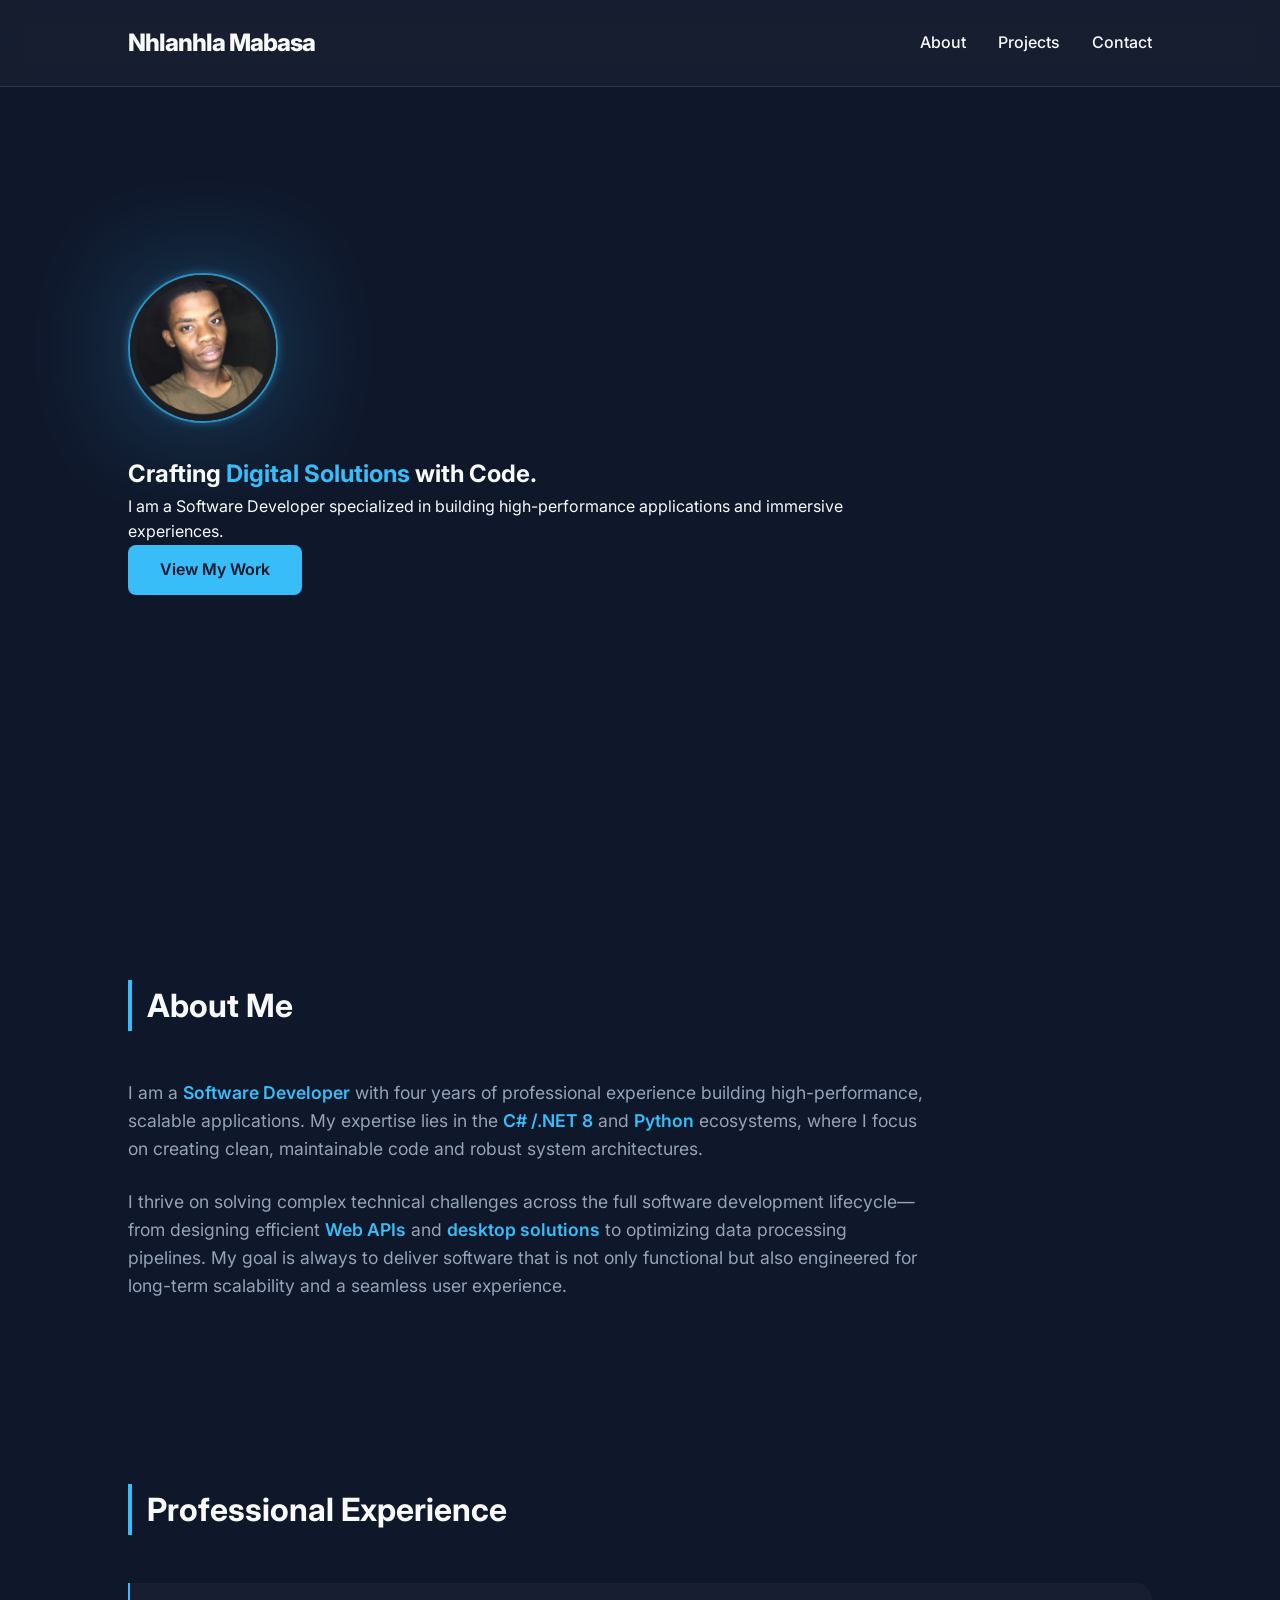
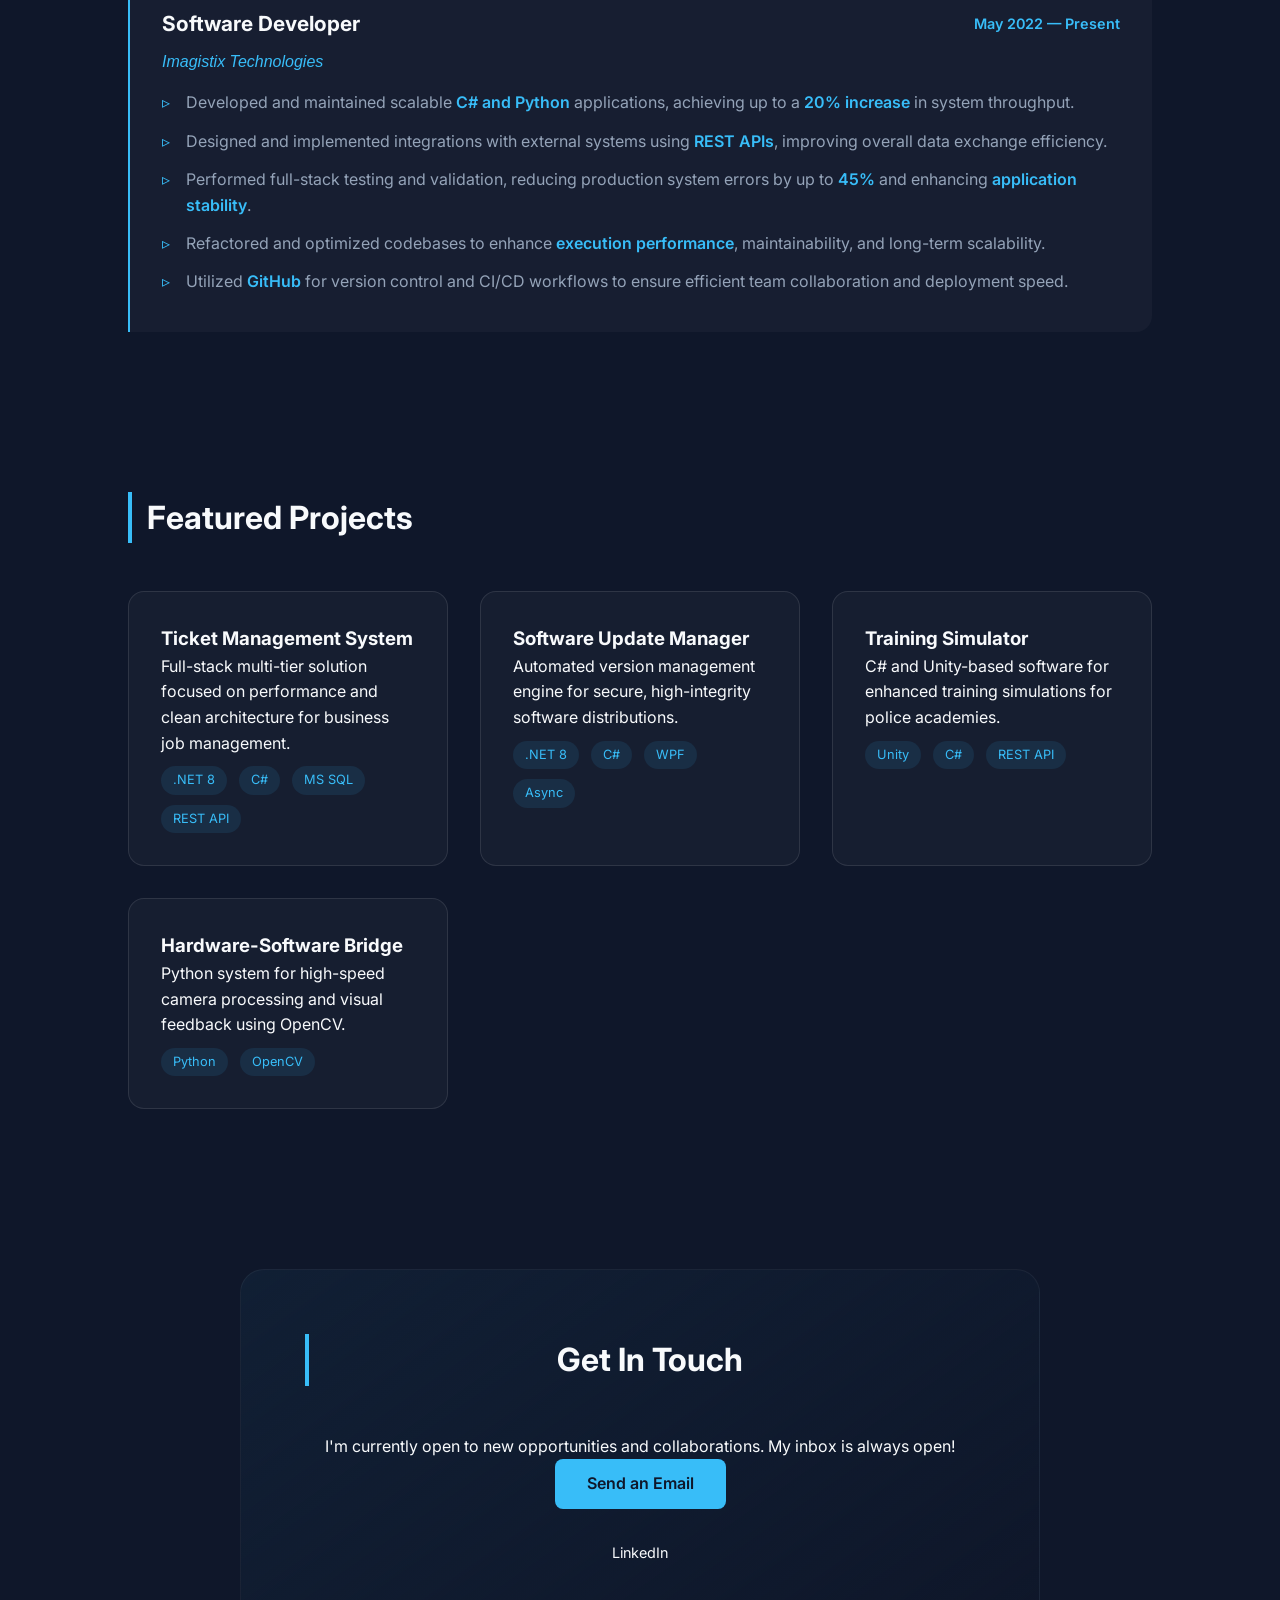
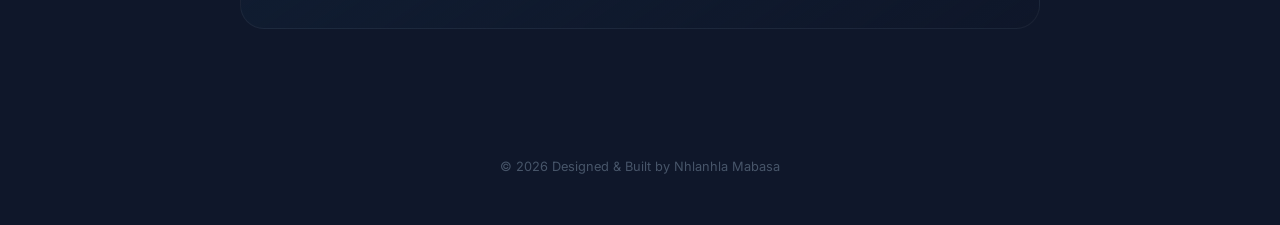
==== commit dbb4070b: "commit" ====
--- a/index.html
+++ b/index.html
@@ -47,6 +47,31 @@
                 </div>
             </div>
         </section>
+
+        <!-- Experience Section -->
+        <section id="experience" class="container">
+            <h2 class="section-title">Professional Experience</h2>
+            <div class="experience-list">
+                
+                <div class="exp-item">
+                    <div class="exp-header">
+                        <h3>Software Developer</h3>
+                        <span class="exp-date">May 2022 — Present</span>
+                    </div>
+                    <p class="exp-company">Imagistix Technologies</p>
+                    <ul>
+                        <li>Developed and maintained scalable <strong>C# and Python</strong> applications, achieving up to a <strong>20% increase</strong> in system throughput.</li>
+                        <li>Designed and implemented integrations with external systems using <strong>REST APIs</strong>, improving overall data exchange efficiency.</li>
+                        <li>Performed full-stack testing and validation, reducing production system errors by up to <strong>45%</strong> and enhancing <strong>application stability</strong>.</li>
+                        <li>Refactored and optimized codebases to enhance <strong>execution performance</strong>, maintainability, and long-term scalability.</li>
+                        <li>Utilized <strong>GitHub</strong> for version control and CI/CD workflows to ensure efficient team collaboration and deployment speed.</li>
+                    </ul>
+                </div>
+
+            </div>
+        </section>
+
+
 
         <!-- Projects Section -->
         <section id="projects" class="container">
--- a/style.css
+++ b/style.css
@@ -286,4 +286,71 @@
 .modal-body h2 {
     margin-bottom: 1rem;
     color: var(--accent-blue);
+}
+
+/*---- Experience ----*/
+.experience-list {
+    display: flex;
+    flex-direction: column;
+    gap: 2.5rem;
+}
+
+.exp-item {
+    background: var(--glass-bg);
+    border-left: 2px solid var(--accent-blue);
+    padding: 1.5rem 2rem;
+    border-radius: 0 16px 16px 0;
+    transition: 0.3s;
+}
+
+.exp-item ul li strong {
+    color: var(--accent-blue); /* Optional: makes bolded words blue */
+    font-weight: 600;
+}
+
+.exp-item:hover {
+    background: rgba(255, 255, 255, 0.05);
+}
+
+.exp-header {
+    display: flex;
+    justify-content: space-between;
+    align-items: center;
+    margin-bottom: 0.5rem;
+}
+
+.exp-header h3 {
+    color: var(--text-light);
+    font-size: 1.3rem;
+}
+
+.exp-date {
+    color: var(--accent-blue);
+    font-size: 0.9rem;
+    font-weight: 600;
+}
+
+.exp-company {
+    color: var(--accent-blue);
+    font-weight: 500;
+    margin-bottom: 1rem;
+    font-style: italic;
+}
+
+.exp-item ul {
+    list-style: none;
+    color: #94a3b8;
+}
+
+.exp-item ul li {
+    margin-bottom: 0.8rem;
+    position: relative;
+    padding-left: 1.5rem;
+}
+
+.exp-item ul li::before {
+    content: "▹";
+    position: absolute;
+    left: 0;
+    color: var(--accent-blue);
 }
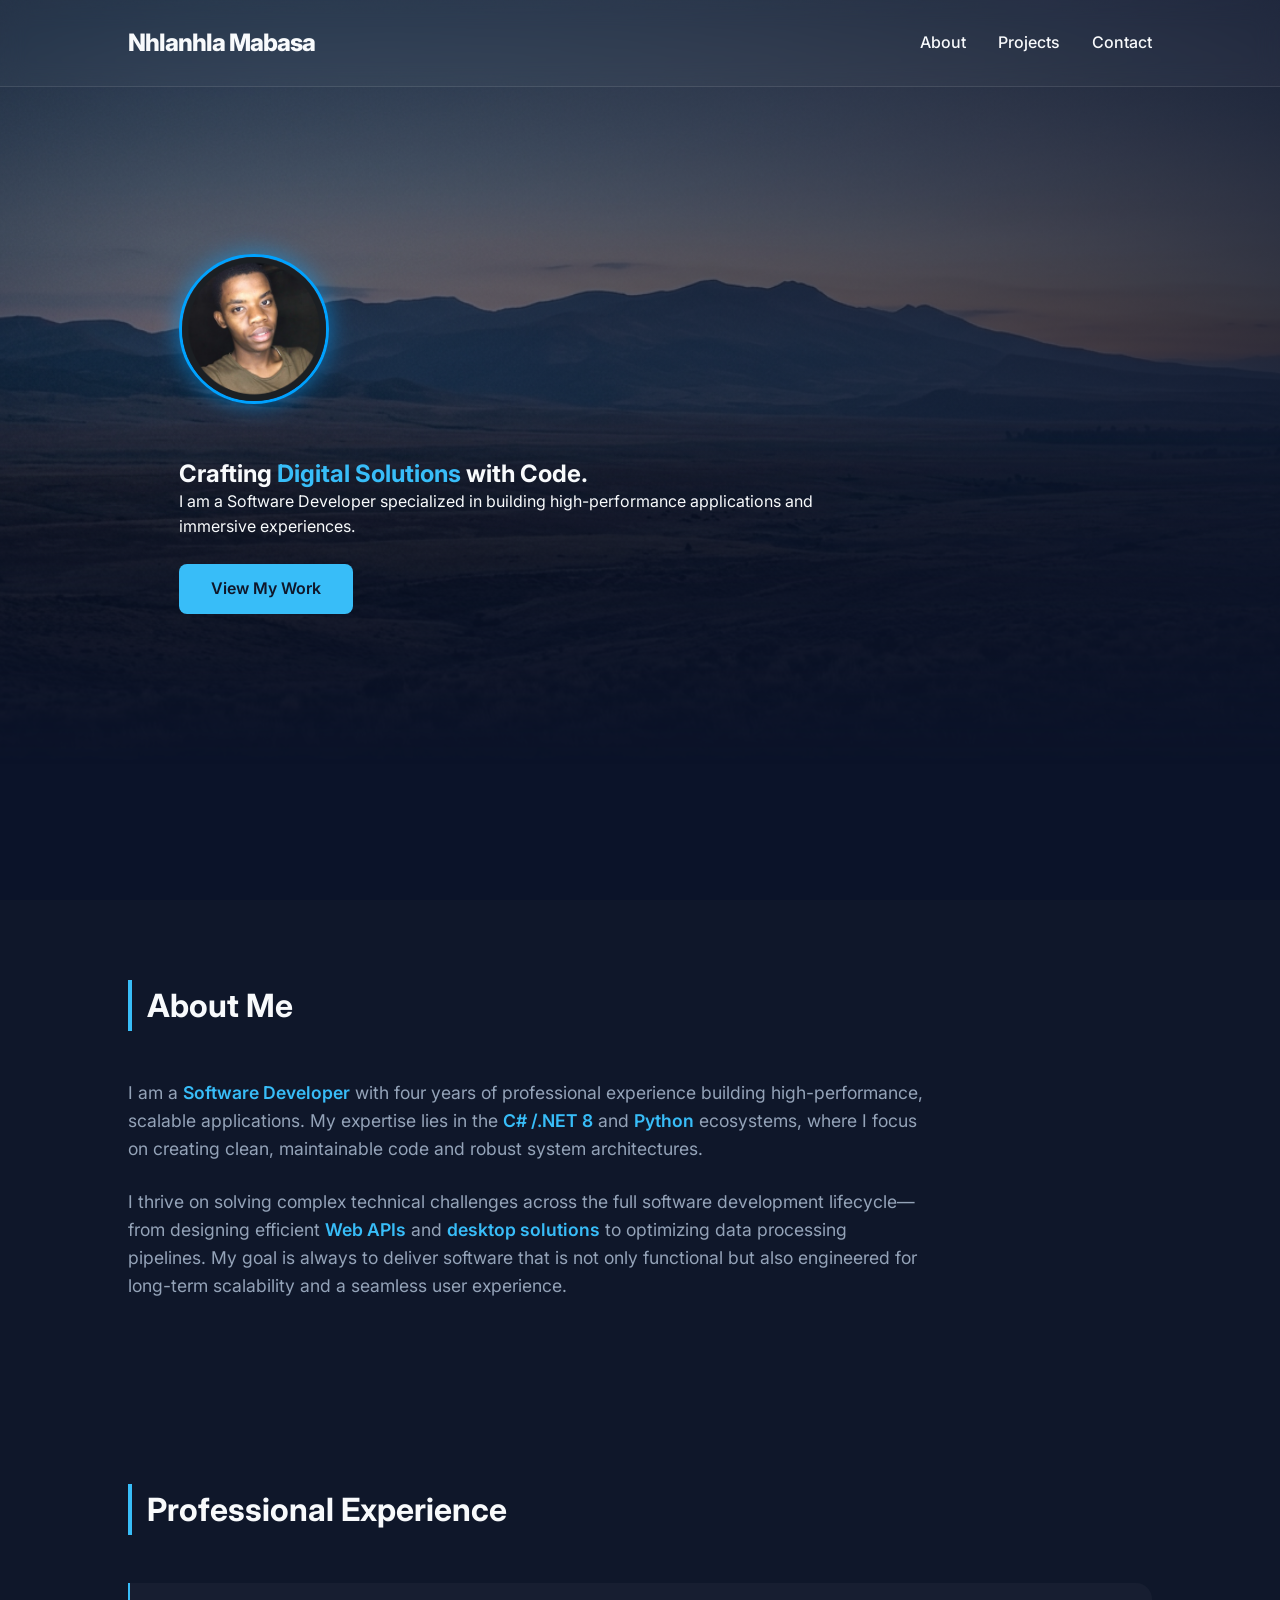
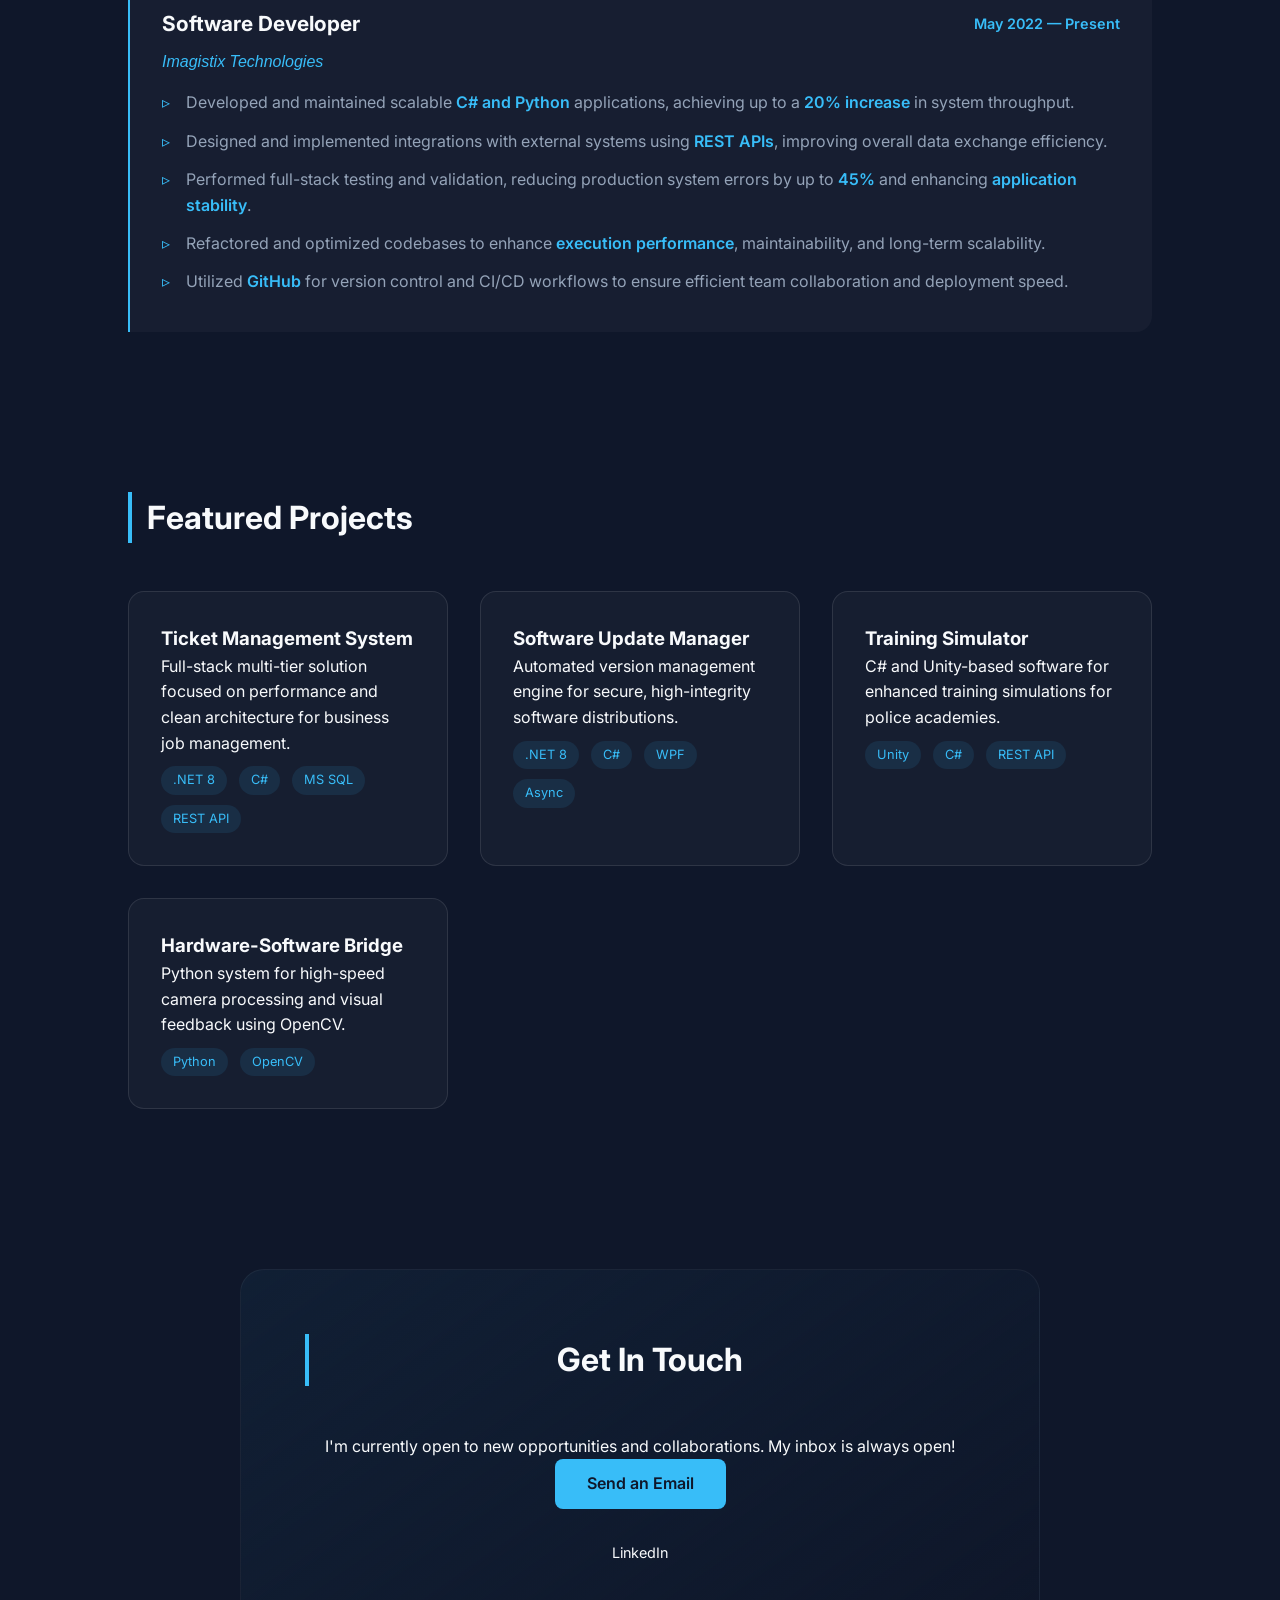
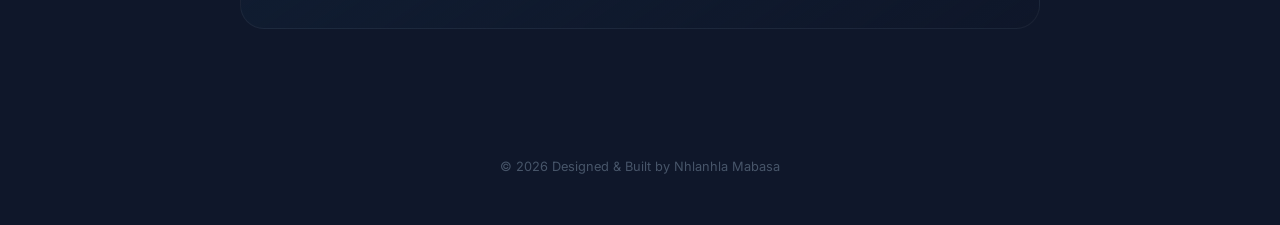
==== commit 190b7d87: "commit" ====
--- a/index.html
+++ b/index.html
@@ -21,17 +21,22 @@
     </nav>
 
     <main>
-        <!-- Hero Section -->
+
         <section id="hero" class="hero-section">
-            <div class="hero-content">
-                <div class="profile-container">
+            <div class="hero-banner"></div>
+            
+            <div class="hero-content container">
+                <div class="profile-wrapper">
                     <img src="profile.png" alt="Nhlanhla Mabasa" class="profile-img">
                 </div>
+                
                 <h1>Crafting <span class="highlight">Digital Solutions</span> with Code.</h1>
                 <p>I am a Software Developer specialized in building high-performance applications and immersive experiences.</p>
+                
                 <a href="#projects" class="btn-primary">View My Work</a>
             </div>
         </section>
+        
 
         <!-- About Section -->
         <section id="about" class="container">
@@ -78,7 +83,7 @@
             <h2 class="section-title">Featured Projects</h2>
             <div class="project-grid">
                 
-                <!-- Project 1 -->
+                <!-- Project 1 --> <!-- exp-item tilt-card --> 
                 <div class="project-card" data-project="tickets">
                     <div class="project-info">
                         <h3>Ticket Management System</h3>
@@ -111,9 +116,9 @@
                     </div>
                 </div>
 
-                <!-- Project 4 -->
+                <!-- Project 4 -->  
                 <div class="project-card" data-project="bridge">
-                    <div class="project-info">
+                    <div class="project-info"> 
                         <h3>Hardware-Software Bridge</h3>
                         <p>Python system for high-speed camera processing and visual feedback using OpenCV.</p>
                         <div class="tags">
--- a/style.css
+++ b/style.css
@@ -353,4 +353,151 @@
     position: absolute;
     left: 0;
     color: var(--accent-blue);
+}
+
+/* Base styles for the tilt effect container */
+.tilt-card {
+    position: relative;
+    background: rgba(255, 255, 255, 0.03);
+    border: 1px solid rgba(255, 255, 255, 0.06);
+    border-radius: 16px;
+    overflow: hidden;
+    
+    /* Crucial for 3D elements inside to pop out */
+    transform-style: preserve-3d;
+    backface-visibility: hidden;
+}
+
+/* Advanced Cyber-Glow / Sheen overlay layer */
+.tilt-card::before {
+    content: '';
+    position: absolute;
+    top: 0;
+    left: 0;
+    right: 0;
+    bottom: 0;
+    background: radial-gradient(
+        350px circle at var(--mouse-x, -999px) var(--mouse-y, -999px),
+        rgba(0, 162, 255, 0.12), /* Accent color spotlight */
+        transparent 60%
+    );
+    z-index: 1;
+    pointer-events: none;
+    transition: background 0.1s ease;
+}
+
+/* To push text/inner contents further up into 3D layer depth */
+.tilt-card > * {
+    position: relative;
+    z-index: 2;
+    /* Optional: Makes text slightly detach from the background card plane */
+    transform: translateZ(30px); 
+}
+
+/* Base Hero Section Container */
+.hero-section {
+    position: relative;
+    min-height: 100vh;
+    display: flex;
+    align-items: center;
+    background-color: #0b1329; /* Match your exact dark theme background color */
+    overflow: hidden;
+}
+
+/* Keeps your profile, buttons, and text sitting perfectly on top of the banner */
+.hero-content {
+    position: relative;
+    z-index: 2; 
+    padding-top: 80px; /* Gives room for your navigation bar */
+    
+    text-align: left; 
+    width: 100%;       
+    max-width: 1200px; 
+    
+    /* --- THE FIXES FOR LEFT ALIGNMENT --- */
+    margin-left: 0;       /* Removes the center-aligning balance push */
+    margin-right: auto;   /* Pushes any leftover empty space entirely to the right */
+    padding-left: 5%;     /* Adjust this percentage (e.g., 4%, 5%, or 6%) to match your navbar logo padding perfectly */
+    padding-right: 2rem;
+    
+    display: flex;
+    flex-direction: column;
+    align-items: flex-start;
+}
+
+/* Clear out any global utility overrides from 'container' */
+.hero-content.container {
+    margin-left: 0 !important;
+    transform: none !important;
+}
+
+/* Headings space alignment */
+.hero-content h1 {
+    width: 100%;
+    max-width: 900px; 
+    line-height: 1.2;
+    margin-top: 1rem;
+}
+
+.hero-content p {
+    max-width: 650px; 
+    margin-bottom: 1.5rem;
+}
+
+/* The Advanced Banner Layer */
+.hero-banner {
+    position: absolute;
+    top: 0;
+    left: 0;
+    width: 100%;
+    height: 85vh; /* Adjusts how far down the landscape reaches */
+    z-index: 1;    /* Keeps it behind the text content */
+    
+    background-image: url('assets/hero-banner.png');
+    background-size: cover;
+    background-position: center 25%;
+    background-repeat: no-repeat;
+
+    /* Flawless fade out transitions to the bottom */
+    -webkit-mask-image: linear-gradient(to bottom, rgba(0,0,0,1) 55%, rgba(0,0,0,0) 100%);
+    mask-image: linear-gradient(to bottom, rgba(0,0,0,1) 55%, rgba(0,0,0,0) 100%);
+    
+    pointer-events: none; /* Makes sure you can still click buttons over it */
+}
+
+/* Dark Tint Overlay to ensure text legibility over the image */
+.hero-banner::after {
+    content: '';
+    position: absolute;
+    top: 0;
+    left: 0;
+    width: 100%;
+    height: 100%;
+    /* Creates a soft vignette dark overlay that gets deeper near your text and profile */
+    background: radial-gradient(circle at 15% 50%, rgba(11, 19, 41, 0.4) 0%, rgba(11, 19, 41, 0.85) 100%);
+}
+
+/* Keeps your profile, buttons, and text sitting perfectly on top of the banner */
+.hero-content {
+    position: relative;
+    z-index: 2; 
+    padding-top: 80px; /* Gives room for your navigation bar */
+}
+
+/* Your Profile Image Container */
+.profile-wrapper {
+    position: relative;
+    display: inline-block;
+    margin-bottom: 2rem;
+}
+
+/* Your profile picture with its glowing ring */
+.profile-img {
+    width: 150px;
+    height: 150px;
+    border-radius: 50%;
+    object-fit: cover;
+    border: 3px solid #00a2ff; /* Your signature accent blue */
+    /* This box-shadow creates that clean blue neon pop visible in your screenshot */
+    box-shadow: 0 0 25px rgba(0, 162, 255, 0.6); 
 }
